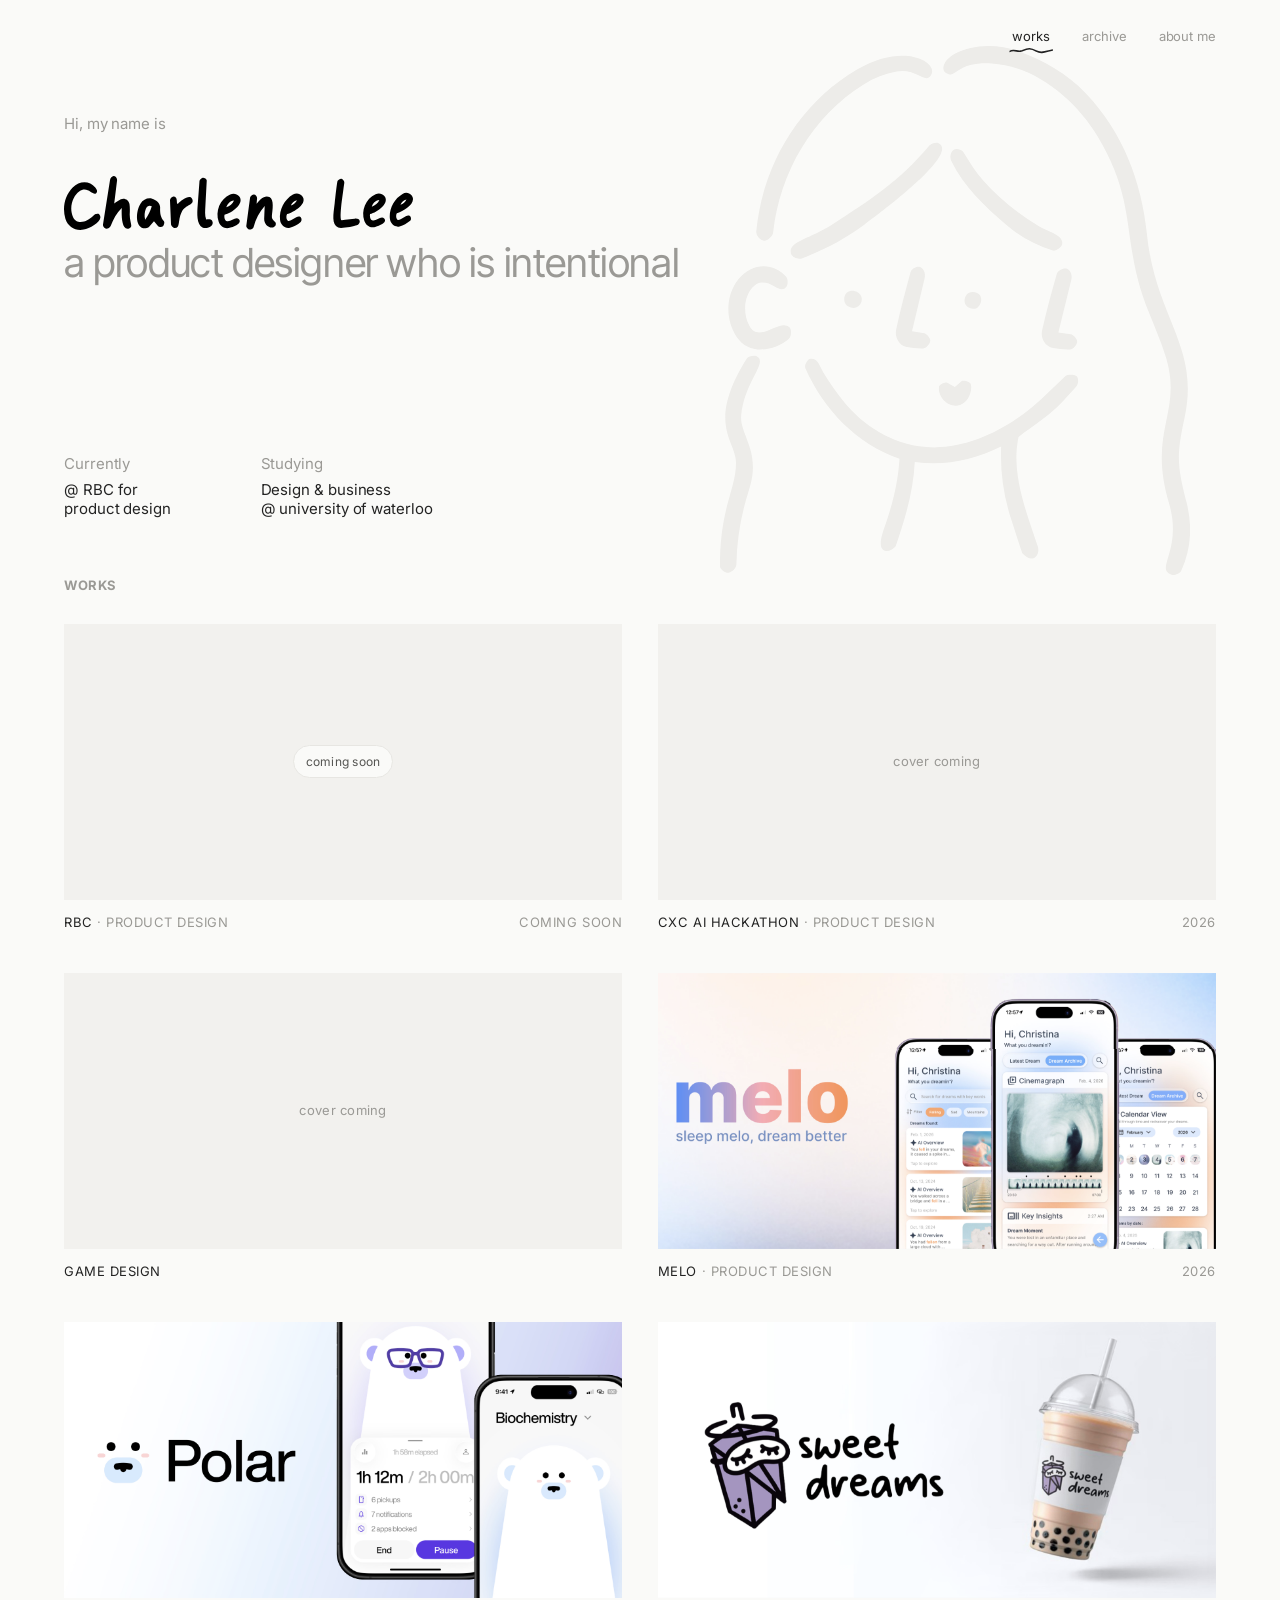
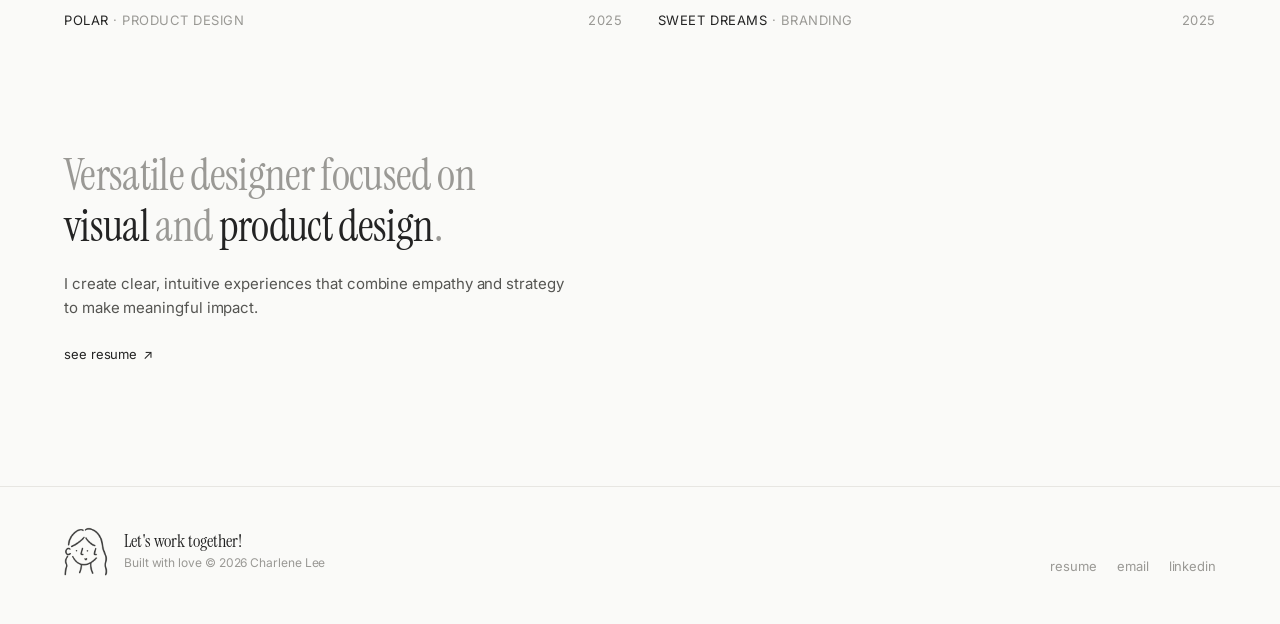
==== index.html @ 6fe656d7 "Minimal portfolio rebuild: works, archive, about Static HTML/CSS/JS version of charlenelee.ca, moved" ====
<!doctype html>
<html lang="en">
<head>
  <meta charset="utf-8">
  <meta name="viewport" content="width=device-width, initial-scale=1">
  <title>Charlene Lee — Product Designer</title>
  <meta name="description" content="Charlene Lee is a product designer studying design and business at the University of Waterloo.">
  <link rel="icon" href="assets/img/doodle.png">
  <link rel="preconnect" href="https://fonts.googleapis.com">
  <link rel="preconnect" href="https://fonts.gstatic.com" crossorigin>
  <link href="https://fonts.googleapis.com/css2?family=Inter:wght@400;500&family=Inter+Tight:wght@400&family=Instrument+Serif&display=swap" rel="stylesheet">
  <link rel="stylesheet" href="assets/css/style.css">
  <script>document.documentElement.classList.add("js")</script>
</head>
<body data-page="works">
  <header class="site-header" data-header>
    <div class="wrap header-inner">
      <a class="logo" href="index.html" aria-label="Charlene Lee — home" data-logo>
        <!-- "Charlene Lee" lettering from Figma (node 31:1104). Each letter is its own <path>;
             on scroll the C, l and L slide together and two dots appear to spell c·l·l. -->
        <svg class="lettering" viewBox="0 0 350 54" aria-hidden="true">
          <path class="keep" data-to="0" d="M28.5276 40.5411C30.6489 38.403 31.2615 38.2589 31.5625 38.0939C31.8635 37.9289 34.2863 37.1633 35.1577 38.1392C40.7409 44.3922 26.3674 52.0877 19.6841 53.6141C11.7245 55.432 3.80516 50.6655 1.39008 42.7105C-1.93224 31.7671 0.775562 19.2644 8.71154 11.4044C15.3412 4.83825 25.351 4.29446 31.2941 11.444C32.885 13.3578 33.9386 15.6694 32.1696 17.2924C28.8043 20.3799 23.8725 9.31966 15.1739 15.457C9.10405 19.7397 4.57595 31.112 9.10405 41.1529C12.139 47.8828 19.5295 46.1513 23.0647 44.212C24.7433 43.2911 27.1762 41.9032 28.5276 40.5411Z"/>
          <path class="fade" d="M65.7612 37.4747C65.2947 46.2142 69.7945 50.7638 65.1438 52.4785C57.1183 55.424 57.5299 37.1843 57.7494 32.0263C52.5088 37.0183 49.4221 43.1997 46.6783 49.9341C45.9786 51.635 43.8111 52.8934 42.1099 52.7551C40.7792 52.6583 38.6802 50.4319 38.9546 48.7172L46.0198 3.9131C46.3079 2.06009 48.1462 0.068794 49.4907 -0.000348157C51.6582 -0.0971471 53.3456 2.08774 53.0575 4.4524L50.2177 27.532C52.5225 25.9694 54.4843 24.4207 56.8576 23.3282C60.548 21.6135 64.8832 24.1164 65.4731 28.016C65.9395 31.1136 65.9258 34.225 65.7612 37.4609V37.4747Z"/>
          <path class="fade" d="M89.9754 45.3566L85.1601 50.6944C84.09 51.8837 80.6877 52.6304 79.2061 52.2294C70.9886 49.9753 71.8666 34.8885 76.4761 27.7392C79.1101 23.6598 83.5824 21.5303 88.1371 22.678C91.7314 23.5907 96.2997 26.9787 96.1351 31.5144C95.9431 36.7968 96.4507 41.2911 99.9764 45.3705C100.841 46.3799 99.9764 49.5328 98.9475 50.321C97.85 51.1507 94.9827 51.0954 93.9538 49.9062L89.9754 45.3566ZM81.1816 43.7525C84.5427 39.1892 86.2713 35.096 87.7804 30.339C85.3659 28.9838 82.869 30.3251 81.895 32.8696C80.5917 36.2852 80.1527 40.005 81.1816 43.7525Z"/>
          <path class="fade" d="M128.319 23.328C130.665 29.371 121.501 28.2647 117.591 36.2991C113.475 44.7621 116.589 52.1188 110.773 52.0082C109.428 51.9805 107.082 49.8233 107.014 48.15L105.985 24.3098C105.916 22.7334 108.043 20.5347 109.332 20.5208C114.614 20.4932 111.76 27.8637 113.818 27.9743C117.097 24.6555 126.055 17.5339 128.305 23.3142L128.319 23.328Z"/>
          <path class="keep" data-to="-51" d="M146.208 50.7224C143.917 52.0223 140.625 52.4371 138.443 51.4276C132.462 48.6758 133.121 36.9078 133.573 30.8233L135.494 5.08858C135.576 3.95465 137.62 2.11546 138.69 1.79741C139.884 1.43787 142.833 2.98666 142.751 4.39716L141.434 29.2054C141.187 33.9485 140.597 39.4384 142.202 43.5731C144.685 43.0753 147.155 43.2274 148.005 44.5134C149.487 46.726 148.705 49.2981 146.208 50.7224Z"/>
          <path class="fade" d="M162.671 45.1219C166.622 46.5739 171.78 39.8671 174.935 43.3519C178.722 47.5419 169.091 51.3309 164.825 52.1191C160.311 52.9488 156.223 50.1001 154.7 45.7718C151.01 35.2622 156.031 22.9826 166.142 18.5022C169.489 17.0225 173.028 17.8799 175.086 20.2722C181.164 27.3524 167.843 37.1706 160.531 38.6502C160.05 40.3926 160.448 44.3199 162.671 45.1357V45.1219ZM169.983 24.4622C165.607 25.0569 163.384 27.9746 162.259 31.335C165.689 29.9798 168.844 27.7672 169.983 24.4622Z"/>
          <path class="fade" d="M207.875 40.0748C207.367 45.0807 212.978 45.2881 211.73 48.8835C211.332 50.0036 209.26 51.6492 207.998 51.5939C203.443 51.4279 199.986 47.2241 200.178 42.6469L200.686 30.0354C195.363 36.3273 191.7 43.0064 189.56 51.2067C189.217 52.5204 186.693 53.682 185.499 53.5713C184.306 53.4607 182.111 51.3035 182.289 49.9483L186.089 21.6138C186.295 20.1065 188.559 18.4471 189.848 18.461C191.536 18.4886 193.237 20.5076 193.086 22.3053L192.606 27.7122C195.253 24.1859 200.508 18.5024 205.446 21.0884C210.385 23.6743 208.492 33.9488 207.875 40.0748Z"/>
          <path class="fade" d="M224.104 45.0111C228.096 45.4674 232.897 38.6777 236.478 41.0561C237.713 41.872 238.056 44.8728 236.725 45.9791C233.515 48.6479 229.948 50.8052 225.915 51.704C220.839 52.8518 216.558 48.883 216.037 43.6974C215.008 33.6303 220.304 23.4802 228.974 18.4467C232.321 16.5107 235.943 17.3266 238.124 19.954C244.353 27.3937 229.742 36.3545 223.143 38.083C222.032 39.7148 222.156 43.9325 224.104 44.9834V45.0111ZM232.966 24.1302C229.77 24.9737 227.945 26.9511 226.847 29.5785C229.591 28.4446 231.814 26.6469 232.966 24.1302Z"/>
          <path class="keep" data-to="-129" d="M290.721 42.6977C292.903 42.3833 295.27 43.0116 295.744 44.9225C296.172 46.6511 294.561 48.6809 292.757 49.3117C289.928 50.3012 277.127 53.0343 274.207 51.5519C267.373 48.0837 269.377 38.26 270.628 27.6279C271.646 18.9746 272.015 14.223 273.356 5.61389C273.617 3.94065 276.031 2.5034 277.458 2.70992C278.706 2.89059 280.559 5.10224 280.325 6.73399C279.357 13.5117 278.868 17.3194 277.938 24.1025C277.705 25.8034 275.29 44.6654 277.787 44.292C279.067 44.1006 279.784 43.9866 281.066 43.808C284.825 43.2844 286.964 43.2388 290.721 42.6977Z"/>
          <path class="fade" d="M308.204 44.2782C312.073 45.7025 317.135 39.134 320.208 42.5496C323.912 46.6567 314.488 50.3627 310.303 51.1371C305.872 51.9529 301.88 49.1596 300.385 44.9143C296.777 34.6121 301.688 22.5952 311.593 18.1978C314.872 16.7458 318.342 17.5893 320.345 19.9263C326.299 26.8682 313.239 36.4789 306.092 37.9309C305.611 39.6456 306.009 43.49 308.191 44.292L308.204 44.2782ZM315.352 24.0472C311.058 24.628 308.89 27.4905 307.793 30.7816C311.154 29.4541 314.241 27.283 315.352 24.0472Z"/>
          <path class="fade" d="M333.782 43.8913C337.692 44.3338 342.398 37.6823 345.91 40.0193C347.117 40.8214 347.46 43.753 346.143 44.8454C343.001 47.459 339.503 49.5747 335.552 50.4598C330.586 51.5799 326.388 47.6941 325.867 42.619C324.865 32.7594 330.051 22.8167 338.543 17.8938C341.822 15.9855 345.361 16.8014 347.515 19.3735C353.606 26.661 339.311 35.4421 332.836 37.1292C331.752 38.7333 331.875 42.8541 333.782 43.8913ZM342.466 23.4252C339.338 24.2411 337.555 26.1909 336.471 28.763C339.16 27.6429 341.328 25.8867 342.466 23.4252Z"/>
          <circle class="dot" cx="60" cy="26" r="6.4"/>
          <circle class="dot" cx="119" cy="26" r="6.4"/>
        </svg>
      </a>
      <nav class="nav" aria-label="Main">
        <a href="index.html#works" data-nav="works">works</a>
        <a href="archive.html" data-nav="archive">archive</a>
        <a href="about.html" data-nav="about">about me</a>
      </nav>
    </div>
  </header>

  <main class="page">
    <section class="hero wrap">
      <img class="hero-doodle" src="assets/img/doodle.svg" alt="" aria-hidden="true">

      <p class="hello">Hi, my name is</p>
      <!-- The visible "Charlene Lee" is the header logo, parked over this slot until you scroll. -->
      <h1 class="name-slot" data-name-slot><span class="visually-hidden">Charlene Lee</span></h1>
      <p class="tagline">a product designer who is intentional</p>

      <div class="hero-meta">
        <div>
          <p class="k">Currently</p>
          <p class="v">@ RBC for<br>product design</p>
        </div>
        <div>
          <p class="k">Studying</p>
          <p class="v">Design &amp; business<br>@ university of waterloo</p>
        </div>
      </div>
    </section>

    <section id="works" class="works wrap" aria-labelledby="works-title">
      <h2 id="works-title" class="works-label">Works</h2>

      <div class="work-grid">
        <!-- 1. RBC: not clickable until the case study is ready -->
        <div class="work-card is-soon reveal">
          <div class="thumb is-empty"><span class="soon-badge">coming soon</span></div>
          <div class="caption"><p><span class="name">RBC</span> · Product Design</p><p class="tag">Coming soon</p></div>
        </div>

        <!-- 2. CxC. TODO: add assets/img/cxc.png and link the case study -->
        <a class="work-card reveal" href="#">
          <div class="thumb is-empty">cover coming</div>
          <div class="caption"><p><span class="name">CxC AI Hackathon</span> · Product Design</p><p class="tag">2026</p></div>
        </a>

        <!-- 3. Game design. TODO: add assets/img/game-design.png, a one-liner, the year, and the link -->
        <a class="work-card reveal" href="#">
          <div class="thumb is-empty">cover coming</div>
          <div class="caption"><p><span class="name">Game Design</span></p><p class="tag"></p></div>
        </a>

        <a class="work-card reveal" href="#">
          <div class="thumb"><img src="assets/img/melo.png" alt="melo — sleep melo, dream better. Phone screens of a dream journal app." loading="lazy"></div>
          <div class="caption"><p><span class="name">melo</span> · Product Design</p><p class="tag">2026</p></div>
        </a>

        <a class="work-card reveal" href="#">
          <div class="thumb"><img src="assets/img/polar.png" alt="Polar — a polar bear mascot beside phone screens of a focus timer app." loading="lazy"></div>
          <div class="caption"><p><span class="name">Polar</span> · Product Design</p><p class="tag">2025</p></div>
        </a>

        <a class="work-card reveal" href="#">
          <div class="thumb"><img src="assets/img/sweet-dreams.png" alt="sweet dreams — bubble tea shop logo and branded cup." loading="lazy"></div>
          <div class="caption"><p><span class="name">sweet dreams</span> · Branding</p><p class="tag">2025</p></div>
        </a>
      </div>
    </section>

    <section class="statement section wrap reveal">
      <h2>Versatile designer focused on <em>visual</em> and <em>product design</em>.</h2>
      <p>I create clear, intuitive experiences that combine empathy and strategy to make meaningful impact.</p>
      <!-- TODO: drop your resume PDF at assets/resume.pdf -->
      <a class="arrow-link" href="assets/resume.pdf" target="_blank" rel="noopener">see resume <span aria-hidden="true">↗</span></a>
    </section>
  </main>

  <footer class="site-footer">
    <div class="wrap">
      <div class="footer-hello">
        <img src="assets/img/doodle.png" alt="" width="44">
        <div>
          <h2>Let's work together!</h2>
          <p>Built with love © 2026 Charlene Lee</p>
        </div>
      </div>
      <div class="footer-links">
        <a href="assets/resume.pdf" target="_blank" rel="noopener">resume</a>
        <!-- TODO: your email + LinkedIn URL -->
        <a href="mailto:you@example.com">email</a>
        <a href="https://www.linkedin.com/in/your-handle" target="_blank" rel="noopener">linkedin</a>
      </div>
    </div>
  </footer>

  <script src="assets/js/main.js" defer></script>
</body>
</html>
---- assets/css/style.css ----
/* ==========================================================================
   Charlene Lee — portfolio
   One stylesheet for every page. Edit the tokens in :root to restyle the site.
   ========================================================================== */

:root {
  /* colour */
  --bg: #fafaf8;
  --surface: #f2f1ee;
  --ink: #232323;          /* headings, primary text */
  --ink-2: #555552;        /* body text */
  --muted: #9a9995;        /* captions, labels, meta */
  --line: #e7e6e2;         /* hairlines */
  --accent: #d0613a;       /* the one pop of colour: active nav dot, links on hover */

  /* type */
  --font-sans: "Inter", ui-sans-serif, system-ui, -apple-system, "Segoe UI", sans-serif;
  --font-serif: "Instrument Serif", "Iowan Old Style", Georgia, serif;
  /* Alte Haas Grotesk is a free font that isn't on Google Fonts: put the .ttf files in
     assets/fonts/ (see @font-face below). Until then it falls back to Inter Tight. */
  --font-grotesk: "Alte Haas Grotesk", "Inter Tight", "Helvetica Neue", Arial, sans-serif;

  --fs-xs: 0.75rem;   /* 12 */
  --fs-sm: 0.8125rem; /* 13 */
  --fs-base: 0.9375rem; /* 15 */
  --fs-lg: 1.125rem;  /* 18 */
  --fs-xl: 1.75rem;   /* 28 */
  --fs-display: clamp(2.5rem, 5.4vw, 4rem);

  /* layout */
  --max: 1320px;
  --header-h: 72px;
  --lettering-w: 350px;  /* "Charlene Lee" width in the hero */
  --gutter: clamp(16px, 5vw, 64px);
  --sidebar: 180px;
  --radius: 4px;
}

@font-face {
  font-family: "Alte Haas Grotesk";
  src: url("../fonts/AlteHaasGroteskRegular.ttf") format("truetype");
  font-weight: 400;
  font-display: swap;
}

*,
*::before,
*::after { box-sizing: border-box; }

html { -webkit-text-size-adjust: 100%; scroll-behavior: smooth; }

body {
  margin: 0;
  background: var(--bg);
  color: var(--ink-2);
  font-family: var(--font-sans);
  font-size: var(--fs-base);
  line-height: 1.6;
  letter-spacing: -0.005em;
  -webkit-font-smoothing: antialiased;
}

img, video { display: block; max-width: 100%; height: auto; }
a { color: inherit; text-decoration: none; }
h1, h2, h3, p, ul, ol, figure, dl, dd { margin: 0; }
ul, ol { padding: 0; list-style: none; }

::selection { background: var(--ink); color: var(--bg); }

:focus-visible { outline: 1.5px solid var(--accent); outline-offset: 3px; border-radius: 2px; }

.wrap {
  width: 100%;
  max-width: var(--max);
  margin-inline: auto;
  padding-inline: var(--gutter);
}

/* ---------- header + morphing logo ---------- */

.site-header {
  position: fixed;
  inset: 0 0 auto 0;
  z-index: 20;
  height: var(--header-h);
  transition: background-color 0.3s, box-shadow 0.3s;
}

.site-header.is-stuck {
  background: color-mix(in srgb, var(--bg) 85%, transparent);
  backdrop-filter: blur(12px);
  -webkit-backdrop-filter: blur(12px);
  box-shadow: 0 1px 0 var(--line);
}

.header-inner {
  height: 100%;
  display: flex;
  align-items: center;
  justify-content: flex-end;
}

/* The logo is positioned by main.js: it starts as the big "Charlene Lee" in the hero
   and travels up into the header, turning into c·l·l on the way. */
.logo {
  position: fixed;
  left: 0;
  top: 0;
  width: var(--lettering-w);
  transform-origin: 0 0;
  will-change: transform;
  color: var(--ink);
}
.lettering { display: block; width: 100%; height: auto; overflow: visible; fill: #000; }
.lettering path,
.lettering .dot { transform-box: fill-box; transform-origin: center; }
.lettering .dot { opacity: 0; }

/* before JS runs (or without it) show the compact mark in the header */
html:not(.js) .logo { position: absolute; left: var(--gutter); top: calc((var(--header-h) - 22px) / 2); transform: scale(0.407); }
html:not(.js) .lettering .fade { opacity: 0; }
html:not(.js) .lettering .keep[data-to="-51"] { transform: translateX(-51px); }
html:not(.js) .lettering .keep[data-to="-129"] { transform: translateX(-129px); }
html:not(.js) .lettering .dot { opacity: 1; }

/* nav: a hand-drawn squiggle (same pen as the lettering) underlines the hovered / current link */
.nav { display: flex; gap: clamp(18px, 3vw, 32px); font-size: var(--fs-sm); }
.nav a {
  position: relative;
  color: var(--muted);
  padding-block: 6px;
  transition: color 0.2s;
}
.nav a::after {
  content: "";
  position: absolute;
  left: -3px;
  right: -3px;
  bottom: -2px;
  height: 7px;
  background: url("data:image/svg+xml,%3Csvg xmlns='http://www.w3.org/2000/svg' viewBox='0 0 60 7' preserveAspectRatio='none'%3E%3Cpath d='M1 4.5C8 1.5 12 6 19 3.5S30 1 37 4s13 .5 22-1' fill='none' stroke='%23232323' stroke-width='1.6' stroke-linecap='round'/%3E%3C/svg%3E") center / 100% 100% no-repeat;
  clip-path: inset(0 100% 0 0);
  transition: clip-path 0.45s cubic-bezier(.6,.1,.2,1);
}
.nav a:hover,
.nav a[aria-current="page"] { color: var(--ink); }
.nav a:hover::after,
.nav a[aria-current="page"]::after { clip-path: inset(0 0 0 0); }

.page { padding-top: var(--header-h); }

/* ---------- shared bits ---------- */

.label {
  font-size: var(--fs-xs);
  color: var(--muted);
  letter-spacing: 0.02em;
}

.link {
  color: var(--ink);
  border-bottom: 1px solid var(--line);
  transition: border-color 0.2s, color 0.2s;
}
.link:hover { border-color: var(--accent); }

.arrow-link { color: var(--ink); display: inline-flex; gap: 6px; align-items: center; }
.arrow-link span { transition: transform 0.2s; }
.arrow-link:hover span { transform: translate(2px, -2px); }

.section { padding-block: clamp(64px, 10vw, 120px); }

.section-title {
  font-family: var(--font-serif);
  font-weight: 400;
  font-size: var(--fs-xl);
  color: var(--ink);
  line-height: 1.2;
  letter-spacing: -0.01em;
}

.section-lede { max-width: 52ch; margin-top: 10px; color: var(--muted); }

/* ---------- home: hero ---------- */

.hero {
  position: relative;
  padding-top: clamp(28px, 4vw, 40px);
}

/* the big doodle: decorative, fixed in place behind the hero and the first row of work */
.hero-doodle {
  position: absolute;
  z-index: 0;
  top: clamp(-40px, -2vw, -10px);
  right: calc(var(--gutter) + 2%);
  width: clamp(220px, 37vw, 470px);
  height: auto;
  pointer-events: none;
  user-select: none;
}

.hero > *:not(.hero-doodle) { position: relative; z-index: 1; }

.hello { font-size: var(--fs-base); color: var(--muted); }

/* reserves the space the "Charlene Lee" logo occupies before you scroll */
.name-slot {
  width: min(var(--lettering-w), 100%);
  aspect-ratio: 350 / 54;
  margin-top: clamp(28px, 4vw, 40px);
}

.tagline {
  font-family: var(--font-grotesk);
  font-weight: 400;
  font-size: clamp(1.5rem, 3.2vw, 2.5rem);
  line-height: 1.25;
  letter-spacing: -0.01em;
  color: var(--muted);
  margin-top: 8px;
  max-width: 20ch;
}
@media (min-width: 700px) { .tagline { max-width: none; } }

.hero-meta {
  display: flex;
  flex-wrap: wrap;
  gap: 16px clamp(40px, 7vw, 96px);
  margin-top: clamp(80px, 13vw, 190px);
  font-size: var(--fs-base);
  line-height: 1.3;
}
.hero-meta .k { color: var(--muted); margin-bottom: 6px; }
.hero-meta .v { color: var(--ink); }

/* ---------- home: works grid ---------- */

.works { position: relative; z-index: 1; padding-top: clamp(40px, 5vw, 56px); scroll-margin-top: var(--header-h); }

.works-label,
.work-card .caption {
  font-size: var(--fs-sm);
  text-transform: uppercase;
  letter-spacing: 0.04em;
  color: var(--muted);
}

.work-grid {
  display: grid;
  grid-template-columns: repeat(2, minmax(0, 1fr));
  gap: clamp(28px, 3.4vw, 40px) clamp(20px, 2.8vw, 40px);
  margin-top: 28px;
}

.work-card { display: block; }

.work-card .thumb {
  position: relative;
  overflow: hidden;
  aspect-ratio: 479 / 237;
  background: var(--surface);
}

.work-card .thumb img {
  width: 100%;
  height: 100%;
  object-fit: cover;
  transition: transform 0.7s cubic-bezier(.2,.7,.2,1);
}
a.work-card:hover .thumb img { transform: scale(1.025); }

.work-card .caption {
  display: flex;
  justify-content: space-between;
  gap: 12px;
  margin-top: 12px;
}
.work-card .caption .name { color: var(--ink); transition: color 0.2s; }
.work-card .caption .tag { white-space: nowrap; }

/* empty states for work that doesn't have a cover yet */
.thumb.is-empty {
  display: grid;
  place-items: center;
  color: var(--muted);
  font-size: var(--fs-sm);
  letter-spacing: 0.02em;
}
.work-card.is-soon { cursor: default; }
.soon-badge {
  font-size: var(--fs-xs);
  text-transform: lowercase;
  letter-spacing: 0.02em;
  padding: 6px 12px;
  border: 1px solid var(--line);
  border-radius: 999px;
  background: var(--bg);
  color: var(--ink-2);
}

@media (max-width: 700px) {
  .work-grid { grid-template-columns: 1fr; }
  .hero-doodle { opacity: 0.55; top: 24px; width: 58vw; }
}

/* ---------- home: statement ---------- */

.statement h2 {
  font-family: var(--font-serif);
  font-weight: 400;
  font-size: clamp(1.75rem, 3.6vw, 2.75rem);
  line-height: 1.15;
  letter-spacing: -0.015em;
  color: var(--muted);
  max-width: 22ch;
}
.statement h2 em { font-style: normal; color: var(--ink); }
.statement p { margin-top: 20px; max-width: 56ch; }
.statement .arrow-link { margin-top: 24px; font-size: var(--fs-sm); }

/* ---------- footer ---------- */

.site-footer { border-top: 1px solid var(--line); padding-block: 40px 48px; }

.site-footer .wrap {
  display: flex;
  align-items: end;
  justify-content: space-between;
  gap: 24px;
  flex-wrap: wrap;
}

.footer-hello { display: flex; align-items: center; gap: 16px; }
.footer-hello img { width: 44px; height: auto; }
.footer-hello h2 { font-family: var(--font-serif); font-weight: 400; font-size: var(--fs-lg); color: var(--ink); line-height: 1.2; }
.footer-hello p { font-size: var(--fs-xs); color: var(--muted); }

.footer-links { display: flex; gap: 20px; font-size: var(--fs-sm); }
.footer-links a { color: var(--muted); transition: color 0.2s; }
.footer-links a:hover { color: var(--ink); }

/* ---------- archive: sidebar layout ---------- */

.with-sidebar {
  display: grid;
  grid-template-columns: var(--sidebar) minmax(0, 1fr);
  gap: 48px;
  padding-top: 56px;
}

.index {
  position: sticky;
  top: 96px;
  align-self: start;
  font-size: var(--fs-sm);
}

.index-group + .index-group { margin-top: 24px; }
.index-group h3 { font-size: var(--fs-sm); font-weight: 500; color: var(--ink); margin-bottom: 4px; }
.index a { display: block; color: var(--muted); padding-block: 2px; position: relative; transition: color 0.2s; }
.index a:hover { color: var(--ink); }
.index a.is-active { color: var(--ink); }
.index a.is-active::before {
  content: "";
  position: absolute;
  left: -12px;
  top: 50%;
  width: 4px;
  height: 4px;
  background: var(--accent);
  transform: translateY(-50%);
}

.category-label { margin-bottom: 20px; text-transform: uppercase; letter-spacing: 0.08em; }
.category + .category { margin-top: clamp(96px, 12vw, 160px); }

.project { scroll-margin-top: 96px; }
.project + .project { margin-top: clamp(96px, 12vw, 140px); }

.project h2 {
  font-family: var(--font-serif);
  font-weight: 400;
  font-size: var(--fs-xl);
  color: var(--ink);
  line-height: 1.2;
  padding-bottom: 16px;
  border-bottom: 1px solid var(--line);
}

.project-head {
  display: grid;
  grid-template-columns: minmax(0, 1.15fr) minmax(0, 1fr);
  gap: 32px;
  margin-top: 20px;
}

.project-head > p { font-size: var(--fs-sm); max-width: 48ch; }

.meta {
  display: grid;
  grid-template-columns: repeat(auto-fit, minmax(80px, 1fr));
  gap: 16px;
  font-size: var(--fs-sm);
}
.meta dt { color: var(--muted); font-size: var(--fs-xs); margin-bottom: 4px; }
.meta dd { color: var(--ink); }

.gallery { display: grid; gap: 32px; margin-top: 40px; }
.gallery .row { display: grid; gap: 12px; grid-template-columns: repeat(var(--cols, 1), minmax(0, 1fr)); align-items: start; }

figure img { width: 100%; border-radius: var(--radius); background: var(--surface); }
figcaption { margin-top: 8px; font-size: var(--fs-xs); color: var(--muted); }

/* a stand-in box for images that still need exporting at full resolution */
.placeholder {
  display: grid;
  place-items: center;
  aspect-ratio: var(--ratio, 16 / 9);
  border-radius: var(--radius);
  background: var(--surface);
  color: var(--muted);
  font-size: var(--fs-xs);
  text-align: center;
  padding: 16px;
}

/* video thumbnails */
.video { position: relative; display: block; }
.video::after {
  content: "";
  position: absolute;
  inset: 50% auto auto 50%;
  width: 52px;
  height: 52px;
  border-radius: 50%;
  transform: translate(-50%, -50%);
  background: rgba(20, 20, 20, 0.6) url("data:image/svg+xml,%3Csvg xmlns='http://www.w3.org/2000/svg' viewBox='0 0 24 24'%3E%3Cpath fill='white' d='M9 7v10l8-5z'/%3E%3C/svg%3E") center / 24px no-repeat;
  transition: transform 0.2s;
}
.video:hover::after { transform: translate(-50%, -50%) scale(1.06); }

/* studio pieces */
.studio { display: grid; grid-template-columns: minmax(0, 1fr) minmax(0, 1fr); gap: 40px; margin-top: 40px; align-items: start; }

.rationale { background: var(--surface); border-radius: var(--radius); padding: 28px; font-size: var(--fs-sm); }
.rationale p + p { margin-top: 14px; }
.rationale .source { color: var(--muted); }

.carousel { display: grid; grid-template-columns: auto 1fr auto; align-items: center; gap: 12px; }
.carousel button {
  width: 32px; height: 32px; border-radius: 50%; border: 1px solid var(--line);
  background: var(--bg); color: var(--ink); cursor: pointer; font: inherit;
}
.carousel button:disabled { opacity: 0.3; cursor: default; }
.slide { display: none; max-width: 240px; margin-inline: auto; }
.slide.is-active { display: block; }
.slide .title { display: flex; justify-content: space-between; margin-top: 10px; font-size: var(--fs-sm); color: var(--ink); }
.slide .title em { font-style: italic; }
.slide .detail { font-size: var(--fs-xs); color: var(--muted); }

/* ---------- about ---------- */

.about-intro {
  display: grid;
  grid-template-columns: minmax(0, 1fr) minmax(0, 2fr);
  gap: 40px;
  padding-top: 72px;
  align-items: end;
}

.doodle-wrap { position: relative; width: 120px; margin-bottom: 28px; cursor: default; }
.doodle-wrap .initials {
  position: absolute; left: 100%; top: 40%; margin-left: 10px;
  font-size: var(--fs-xs); color: var(--accent); white-space: nowrap;
  opacity: 0; transform: translateX(-4px); transition: opacity 0.25s, transform 0.25s;
}
.doodle-wrap:hover .initials { opacity: 1; transform: none; }

.about-intro h1 {
  font-family: var(--font-serif);
  font-weight: 400;
  font-size: clamp(2rem, 3.6vw, 2.75rem);
  line-height: 1.1;
  color: var(--ink);
  letter-spacing: -0.015em;
}
.about-intro .lede { margin-top: 14px; color: var(--muted); max-width: 36ch; }

.portraits { display: grid; grid-template-columns: 1fr 1fr; gap: 12px; }

.about-hint { display: flex; justify-content: space-between; margin-top: 28px; padding-bottom: 16px; border-bottom: 1px solid var(--line); font-size: var(--fs-sm); }

.two-col { display: grid; grid-template-columns: 1fr 1fr; gap: 64px; }

.timeline { margin-top: 20px; }
.timeline li {
  display: grid;
  grid-template-columns: minmax(0, 1fr) auto;
  gap: 4px 16px;
  padding-block: 14px;
  border-top: 1px solid var(--line);
  font-size: var(--fs-sm);
}
.timeline li:last-child { border-bottom: 1px solid var(--line); }
.timeline .role { color: var(--ink); }
.timeline .org { color: var(--muted); grid-column: 1; }
.timeline .when { color: var(--muted); grid-column: 2; grid-row: 1; font-variant-numeric: tabular-nums; }

.photo-grid { display: grid; grid-template-columns: repeat(4, minmax(0, 1fr)); gap: 12px; margin-top: 28px; }
.photo-grid img { aspect-ratio: 3 / 4; object-fit: cover; }

.film-strip {
  display: grid;
  grid-auto-flow: column;
  grid-auto-columns: minmax(150px, 1fr);
  gap: 8px;
  margin-top: 28px;
  overflow-x: auto;
  scroll-snap-type: x mandatory;
  padding-bottom: 8px;
}
.film-strip img { aspect-ratio: 3 / 4; object-fit: cover; scroll-snap-align: start; border-radius: var(--radius); }

/* ---------- motion ---------- */

.reveal { opacity: 0; transform: translateY(12px); transition: opacity 0.7s ease, transform 0.7s ease; }
.reveal.is-in { opacity: 1; transform: none; }

@media (prefers-reduced-motion: reduce) {
  html { scroll-behavior: auto; }
  .nav a::after { transition: none; }
  .reveal { opacity: 1; transform: none; transition: none; }
  .caret { animation: none; }
  * { transition: none !important; }
}

/* ---------- responsive ---------- */

@media (max-width: 860px) {
  .with-sidebar { grid-template-columns: 1fr; gap: 0; padding-top: 32px; }
  .index {
    position: static;
    display: flex; gap: 24px; overflow-x: auto;
    padding-bottom: 20px; margin-bottom: 40px;
    border-bottom: 1px solid var(--line);
  }
  .index-group + .index-group { margin-top: 0; }
  .index-group { flex: none; }
  .index a.is-active::before { display: none; }

  .project-head,
  .studio,
  .two-col,
  .about-intro { grid-template-columns: 1fr; }
  .two-col { gap: 64px; }
  .photo-grid { grid-template-columns: repeat(2, minmax(0, 1fr)); }
}

@media (max-width: 560px) {
  .nav { gap: 14px; }
  .gallery .row { grid-template-columns: repeat(min(var(--cols, 1), 2), minmax(0, 1fr)); }
  .portraits { grid-template-columns: 1fr 1fr; }
}

/* the doodle PNGs have a white background — blend it into the page */
.doodle-wrap img,
.footer-hello img { mix-blend-mode: multiply; }

.visually-hidden {
  position: absolute !important;
  width: 1px; height: 1px;
  overflow: hidden;
  clip: rect(0 0 0 0);
  white-space: nowrap;
}
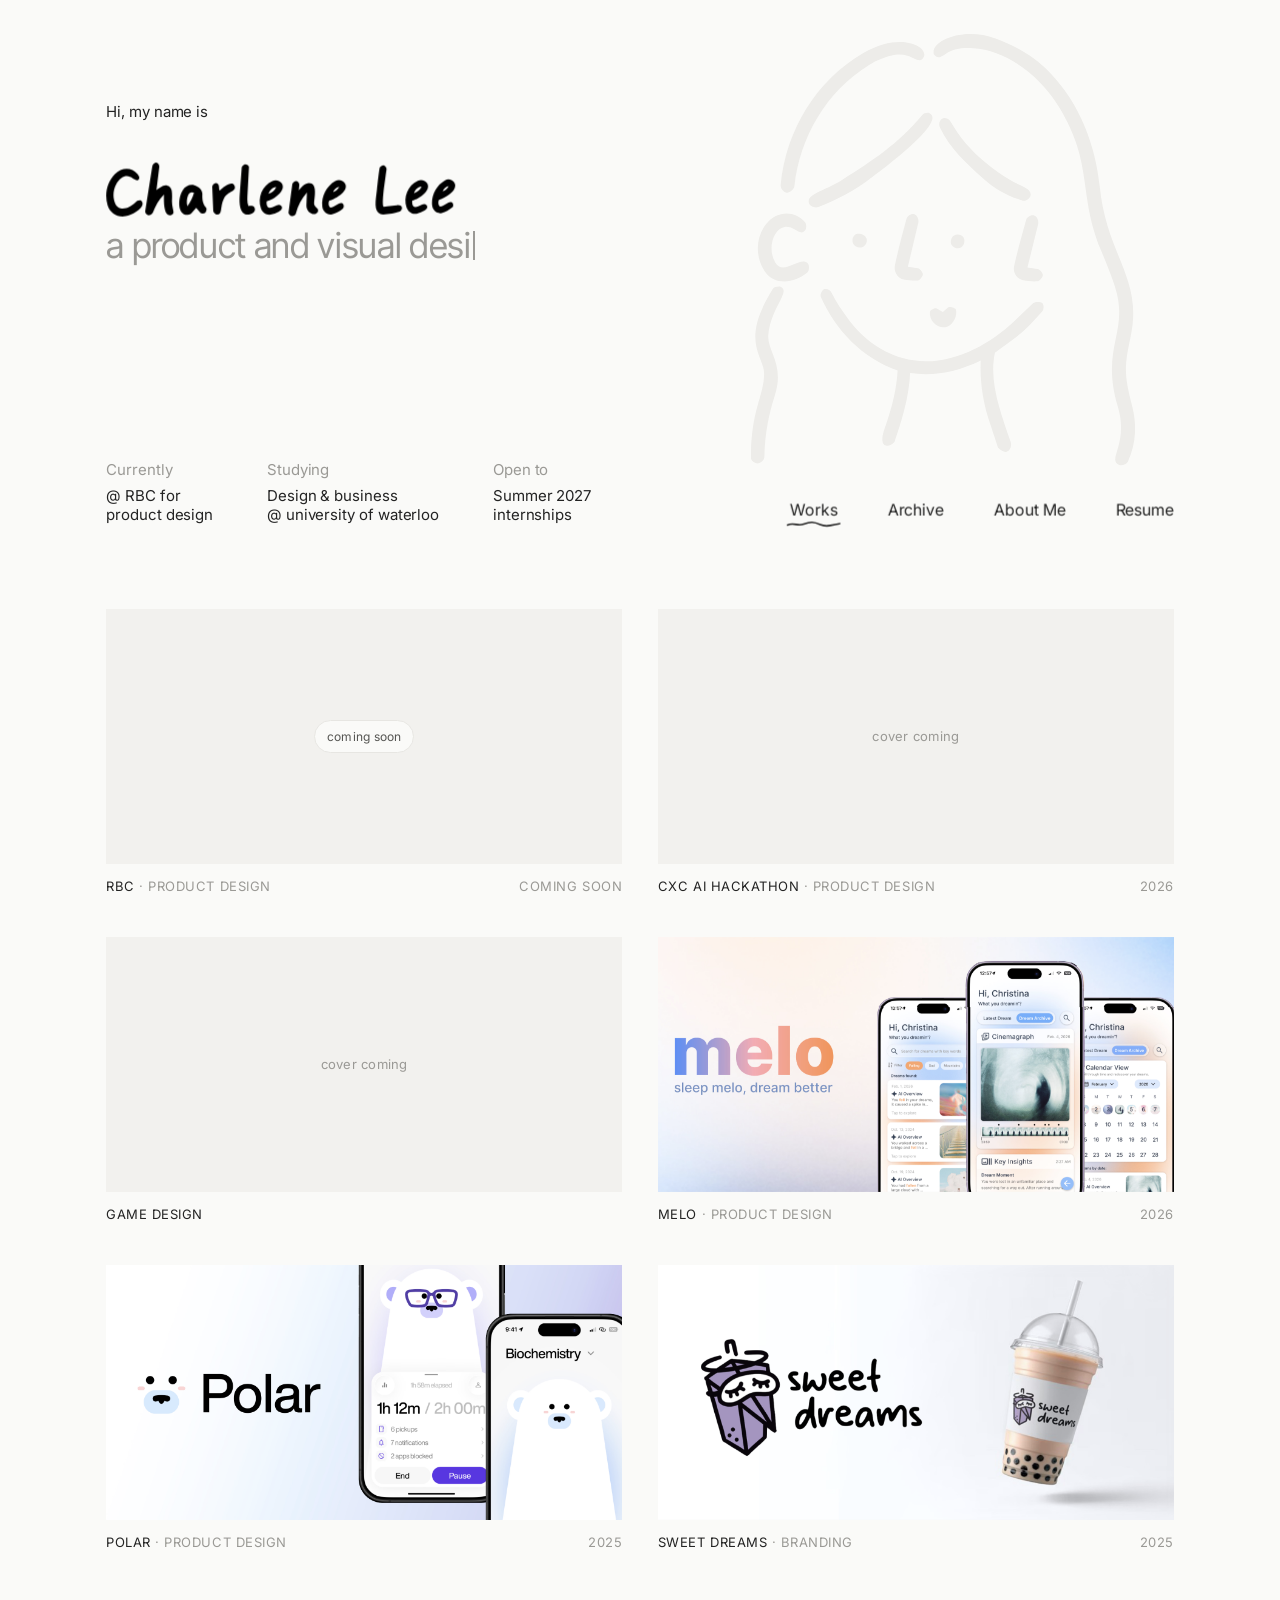
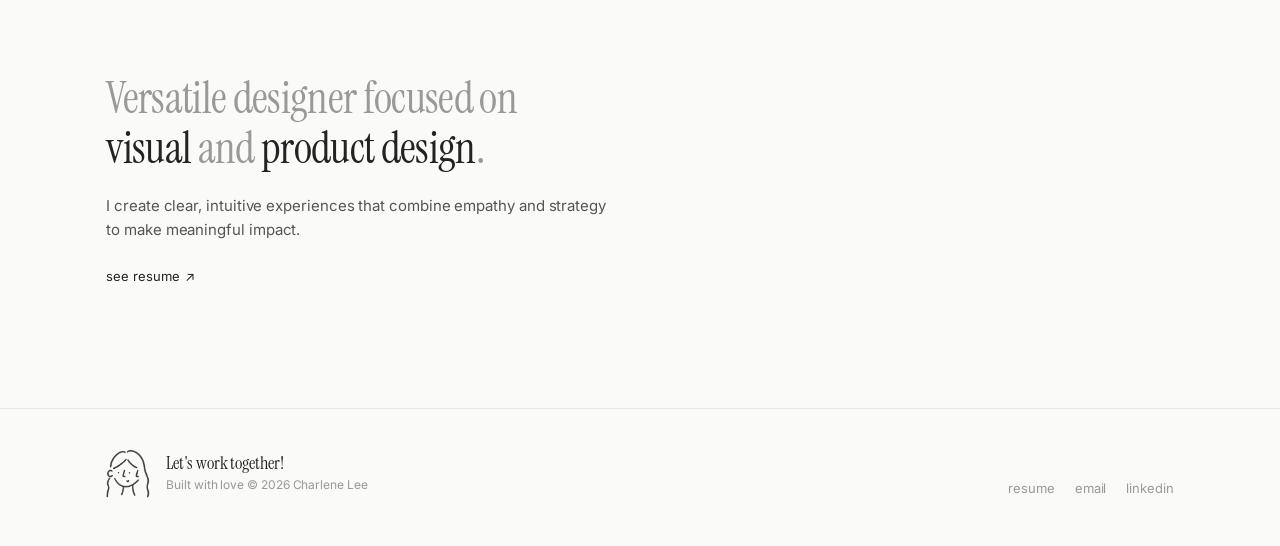
==== commit c925bd55: "Match new Figma hero: typing tagline, docking nav, c·l·l morph - Tagline types through six phrases a" ====
--- a/index.html
+++ b/index.html
@@ -16,28 +16,38 @@
   <header class="site-header" data-header>
     <div class="wrap header-inner">
       <a class="logo" href="index.html" aria-label="Charlene Lee — home" data-logo>
-        <!-- "Charlene Lee" lettering from Figma (node 31:1104). Each letter is its own <path>;
-             on scroll the C, l and L slide together and two dots appear to spell c·l·l. -->
         <svg class="lettering" viewBox="0 0 350 54" aria-hidden="true">
-          <path class="keep" data-to="0" d="M28.5276 40.5411C30.6489 38.403 31.2615 38.2589 31.5625 38.0939C31.8635 37.9289 34.2863 37.1633 35.1577 38.1392C40.7409 44.3922 26.3674 52.0877 19.6841 53.6141C11.7245 55.432 3.80516 50.6655 1.39008 42.7105C-1.93224 31.7671 0.775562 19.2644 8.71154 11.4044C15.3412 4.83825 25.351 4.29446 31.2941 11.444C32.885 13.3578 33.9386 15.6694 32.1696 17.2924C28.8043 20.3799 23.8725 9.31966 15.1739 15.457C9.10405 19.7397 4.57595 31.112 9.10405 41.1529C12.139 47.8828 19.5295 46.1513 23.0647 44.212C24.7433 43.2911 27.1762 41.9032 28.5276 40.5411Z"/>
-          <path class="fade" d="M65.7612 37.4747C65.2947 46.2142 69.7945 50.7638 65.1438 52.4785C57.1183 55.424 57.5299 37.1843 57.7494 32.0263C52.5088 37.0183 49.4221 43.1997 46.6783 49.9341C45.9786 51.635 43.8111 52.8934 42.1099 52.7551C40.7792 52.6583 38.6802 50.4319 38.9546 48.7172L46.0198 3.9131C46.3079 2.06009 48.1462 0.068794 49.4907 -0.000348157C51.6582 -0.0971471 53.3456 2.08774 53.0575 4.4524L50.2177 27.532C52.5225 25.9694 54.4843 24.4207 56.8576 23.3282C60.548 21.6135 64.8832 24.1164 65.4731 28.016C65.9395 31.1136 65.9258 34.225 65.7612 37.4609V37.4747Z"/>
-          <path class="fade" d="M89.9754 45.3566L85.1601 50.6944C84.09 51.8837 80.6877 52.6304 79.2061 52.2294C70.9886 49.9753 71.8666 34.8885 76.4761 27.7392C79.1101 23.6598 83.5824 21.5303 88.1371 22.678C91.7314 23.5907 96.2997 26.9787 96.1351 31.5144C95.9431 36.7968 96.4507 41.2911 99.9764 45.3705C100.841 46.3799 99.9764 49.5328 98.9475 50.321C97.85 51.1507 94.9827 51.0954 93.9538 49.9062L89.9754 45.3566ZM81.1816 43.7525C84.5427 39.1892 86.2713 35.096 87.7804 30.339C85.3659 28.9838 82.869 30.3251 81.895 32.8696C80.5917 36.2852 80.1527 40.005 81.1816 43.7525Z"/>
-          <path class="fade" d="M128.319 23.328C130.665 29.371 121.501 28.2647 117.591 36.2991C113.475 44.7621 116.589 52.1188 110.773 52.0082C109.428 51.9805 107.082 49.8233 107.014 48.15L105.985 24.3098C105.916 22.7334 108.043 20.5347 109.332 20.5208C114.614 20.4932 111.76 27.8637 113.818 27.9743C117.097 24.6555 126.055 17.5339 128.305 23.3142L128.319 23.328Z"/>
-          <path class="keep" data-to="-51" d="M146.208 50.7224C143.917 52.0223 140.625 52.4371 138.443 51.4276C132.462 48.6758 133.121 36.9078 133.573 30.8233L135.494 5.08858C135.576 3.95465 137.62 2.11546 138.69 1.79741C139.884 1.43787 142.833 2.98666 142.751 4.39716L141.434 29.2054C141.187 33.9485 140.597 39.4384 142.202 43.5731C144.685 43.0753 147.155 43.2274 148.005 44.5134C149.487 46.726 148.705 49.2981 146.208 50.7224Z"/>
-          <path class="fade" d="M162.671 45.1219C166.622 46.5739 171.78 39.8671 174.935 43.3519C178.722 47.5419 169.091 51.3309 164.825 52.1191C160.311 52.9488 156.223 50.1001 154.7 45.7718C151.01 35.2622 156.031 22.9826 166.142 18.5022C169.489 17.0225 173.028 17.8799 175.086 20.2722C181.164 27.3524 167.843 37.1706 160.531 38.6502C160.05 40.3926 160.448 44.3199 162.671 45.1357V45.1219ZM169.983 24.4622C165.607 25.0569 163.384 27.9746 162.259 31.335C165.689 29.9798 168.844 27.7672 169.983 24.4622Z"/>
-          <path class="fade" d="M207.875 40.0748C207.367 45.0807 212.978 45.2881 211.73 48.8835C211.332 50.0036 209.26 51.6492 207.998 51.5939C203.443 51.4279 199.986 47.2241 200.178 42.6469L200.686 30.0354C195.363 36.3273 191.7 43.0064 189.56 51.2067C189.217 52.5204 186.693 53.682 185.499 53.5713C184.306 53.4607 182.111 51.3035 182.289 49.9483L186.089 21.6138C186.295 20.1065 188.559 18.4471 189.848 18.461C191.536 18.4886 193.237 20.5076 193.086 22.3053L192.606 27.7122C195.253 24.1859 200.508 18.5024 205.446 21.0884C210.385 23.6743 208.492 33.9488 207.875 40.0748Z"/>
-          <path class="fade" d="M224.104 45.0111C228.096 45.4674 232.897 38.6777 236.478 41.0561C237.713 41.872 238.056 44.8728 236.725 45.9791C233.515 48.6479 229.948 50.8052 225.915 51.704C220.839 52.8518 216.558 48.883 216.037 43.6974C215.008 33.6303 220.304 23.4802 228.974 18.4467C232.321 16.5107 235.943 17.3266 238.124 19.954C244.353 27.3937 229.742 36.3545 223.143 38.083C222.032 39.7148 222.156 43.9325 224.104 44.9834V45.0111ZM232.966 24.1302C229.77 24.9737 227.945 26.9511 226.847 29.5785C229.591 28.4446 231.814 26.6469 232.966 24.1302Z"/>
-          <path class="keep" data-to="-129" d="M290.721 42.6977C292.903 42.3833 295.27 43.0116 295.744 44.9225C296.172 46.6511 294.561 48.6809 292.757 49.3117C289.928 50.3012 277.127 53.0343 274.207 51.5519C267.373 48.0837 269.377 38.26 270.628 27.6279C271.646 18.9746 272.015 14.223 273.356 5.61389C273.617 3.94065 276.031 2.5034 277.458 2.70992C278.706 2.89059 280.559 5.10224 280.325 6.73399C279.357 13.5117 278.868 17.3194 277.938 24.1025C277.705 25.8034 275.29 44.6654 277.787 44.292C279.067 44.1006 279.784 43.9866 281.066 43.808C284.825 43.2844 286.964 43.2388 290.721 42.6977Z"/>
-          <path class="fade" d="M308.204 44.2782C312.073 45.7025 317.135 39.134 320.208 42.5496C323.912 46.6567 314.488 50.3627 310.303 51.1371C305.872 51.9529 301.88 49.1596 300.385 44.9143C296.777 34.6121 301.688 22.5952 311.593 18.1978C314.872 16.7458 318.342 17.5893 320.345 19.9263C326.299 26.8682 313.239 36.4789 306.092 37.9309C305.611 39.6456 306.009 43.49 308.191 44.292L308.204 44.2782ZM315.352 24.0472C311.058 24.628 308.89 27.4905 307.793 30.7816C311.154 29.4541 314.241 27.283 315.352 24.0472Z"/>
-          <path class="fade" d="M333.782 43.8913C337.692 44.3338 342.398 37.6823 345.91 40.0193C347.117 40.8214 347.46 43.753 346.143 44.8454C343.001 47.459 339.503 49.5747 335.552 50.4598C330.586 51.5799 326.388 47.6941 325.867 42.619C324.865 32.7594 330.051 22.8167 338.543 17.8938C341.822 15.9855 345.361 16.8014 347.515 19.3735C353.606 26.661 339.311 35.4421 332.836 37.1292C331.752 38.7333 331.875 42.8541 333.782 43.8913ZM342.466 23.4252C339.338 24.2411 337.555 26.1909 336.471 28.763C339.16 27.6429 341.328 25.8867 342.466 23.4252Z"/>
-          <circle class="dot" cx="60" cy="26" r="6.4"/>
-          <circle class="dot" cx="119" cy="26" r="6.4"/>
+          <!-- "Charlene Lee" lettering (Figma 31:1104). Each letter sits in its own <g class="ltr"> for the hover wiggle. -->
+          <g class="word">
+            <g class="ltr"><path class="keep" data-to="0" d="M28.5276 40.5411C30.6489 38.403 31.2615 38.2589 31.5625 38.0939C31.8635 37.9289 34.2863 37.1633 35.1577 38.1392C40.7409 44.3922 26.3674 52.0877 19.6841 53.6141C11.7245 55.432 3.80516 50.6655 1.39008 42.7105C-1.93224 31.7671 0.775562 19.2644 8.71154 11.4044C15.3412 4.83825 25.351 4.29446 31.2941 11.444C32.885 13.3578 33.9386 15.6694 32.1696 17.2924C28.8043 20.3799 23.8725 9.31966 15.1739 15.457C9.10405 19.7397 4.57595 31.112 9.10405 41.1529C12.139 47.8828 19.5295 46.1513 23.0647 44.212C24.7433 43.2911 27.1762 41.9032 28.5276 40.5411Z"/></g>
+            <g class="ltr"><path class="fade" d="M65.7612 37.4747C65.2947 46.2142 69.7945 50.7638 65.1438 52.4785C57.1183 55.424 57.5299 37.1843 57.7494 32.0263C52.5088 37.0183 49.4221 43.1997 46.6783 49.9341C45.9786 51.635 43.8111 52.8934 42.1099 52.7551C40.7792 52.6583 38.6802 50.4319 38.9546 48.7172L46.0198 3.9131C46.3079 2.06009 48.1462 0.068794 49.4907 -0.000348157C51.6582 -0.0971471 53.3456 2.08774 53.0575 4.4524L50.2177 27.532C52.5225 25.9694 54.4843 24.4207 56.8576 23.3282C60.548 21.6135 64.8832 24.1164 65.4731 28.016C65.9395 31.1136 65.9258 34.225 65.7612 37.4609V37.4747Z"/></g>
+            <g class="ltr"><path class="fade" d="M89.9754 45.3566L85.1601 50.6944C84.09 51.8837 80.6877 52.6304 79.2061 52.2294C70.9886 49.9753 71.8666 34.8885 76.4761 27.7392C79.1101 23.6598 83.5824 21.5303 88.1371 22.678C91.7314 23.5907 96.2997 26.9787 96.1351 31.5144C95.9431 36.7968 96.4507 41.2911 99.9764 45.3705C100.841 46.3799 99.9764 49.5328 98.9475 50.321C97.85 51.1507 94.9827 51.0954 93.9538 49.9062L89.9754 45.3566ZM81.1816 43.7525C84.5427 39.1892 86.2713 35.096 87.7804 30.339C85.3659 28.9838 82.869 30.3251 81.895 32.8696C80.5917 36.2852 80.1527 40.005 81.1816 43.7525Z"/></g>
+            <g class="ltr"><path class="fade" d="M128.319 23.328C130.665 29.371 121.501 28.2647 117.591 36.2991C113.475 44.7621 116.589 52.1188 110.773 52.0082C109.428 51.9805 107.082 49.8233 107.014 48.15L105.985 24.3098C105.916 22.7334 108.043 20.5347 109.332 20.5208C114.614 20.4932 111.76 27.8637 113.818 27.9743C117.097 24.6555 126.055 17.5339 128.305 23.3142L128.319 23.328Z"/></g>
+            <g class="ltr"><path class="fade" d="M146.208 50.7224C143.917 52.0223 140.625 52.4371 138.443 51.4276C132.462 48.6758 133.121 36.9078 133.573 30.8233L135.494 5.08858C135.576 3.95465 137.62 2.11546 138.69 1.79741C139.884 1.43787 142.833 2.98666 142.751 4.39716L141.434 29.2054C141.187 33.9485 140.597 39.4384 142.202 43.5731C144.685 43.0753 147.155 43.2274 148.005 44.5134C149.487 46.726 148.705 49.2981 146.208 50.7224Z"/></g>
+            <g class="ltr"><path class="fade" d="M162.671 45.1219C166.622 46.5739 171.78 39.8671 174.935 43.3519C178.722 47.5419 169.091 51.3309 164.825 52.1191C160.311 52.9488 156.223 50.1001 154.7 45.7718C151.01 35.2622 156.031 22.9826 166.142 18.5022C169.489 17.0225 173.028 17.8799 175.086 20.2722C181.164 27.3524 167.843 37.1706 160.531 38.6502C160.05 40.3926 160.448 44.3199 162.671 45.1357V45.1219ZM169.983 24.4622C165.607 25.0569 163.384 27.9746 162.259 31.335C165.689 29.9798 168.844 27.7672 169.983 24.4622Z"/></g>
+            <g class="ltr"><path class="fade" d="M207.875 40.0748C207.367 45.0807 212.978 45.2881 211.73 48.8835C211.332 50.0036 209.26 51.6492 207.998 51.5939C203.443 51.4279 199.986 47.2241 200.178 42.6469L200.686 30.0354C195.363 36.3273 191.7 43.0064 189.56 51.2067C189.217 52.5204 186.693 53.682 185.499 53.5713C184.306 53.4607 182.111 51.3035 182.289 49.9483L186.089 21.6138C186.295 20.1065 188.559 18.4471 189.848 18.461C191.536 18.4886 193.237 20.5076 193.086 22.3053L192.606 27.7122C195.253 24.1859 200.508 18.5024 205.446 21.0884C210.385 23.6743 208.492 33.9488 207.875 40.0748Z"/></g>
+            <g class="ltr"><path class="fade" d="M224.104 45.0111C228.096 45.4674 232.897 38.6777 236.478 41.0561C237.713 41.872 238.056 44.8728 236.725 45.9791C233.515 48.6479 229.948 50.8052 225.915 51.704C220.839 52.8518 216.558 48.883 216.037 43.6974C215.008 33.6303 220.304 23.4802 228.974 18.4467C232.321 16.5107 235.943 17.3266 238.124 19.954C244.353 27.3937 229.742 36.3545 223.143 38.083C222.032 39.7148 222.156 43.9325 224.104 44.9834V45.0111ZM232.966 24.1302C229.77 24.9737 227.945 26.9511 226.847 29.5785C229.591 28.4446 231.814 26.6469 232.966 24.1302Z"/></g>
+            <g class="ltr"><path class="keep" data-to="-90" d="M290.721 42.6977C292.903 42.3833 295.27 43.0116 295.744 44.9225C296.172 46.6511 294.561 48.6809 292.757 49.3117C289.928 50.3012 277.127 53.0343 274.207 51.5519C267.373 48.0837 269.377 38.26 270.628 27.6279C271.646 18.9746 272.015 14.223 273.356 5.61389C273.617 3.94065 276.031 2.5034 277.458 2.70992C278.706 2.89059 280.559 5.10224 280.325 6.73399C279.357 13.5117 278.868 17.3194 277.938 24.1025C277.705 25.8034 275.29 44.6654 277.787 44.292C279.067 44.1006 279.784 43.9866 281.066 43.808C284.825 43.2844 286.964 43.2388 290.721 42.6977Z"/></g>
+            <g class="ltr"><path class="fade" d="M308.204 44.2782C312.073 45.7025 317.135 39.134 320.208 42.5496C323.912 46.6567 314.488 50.3627 310.303 51.1371C305.872 51.9529 301.88 49.1596 300.385 44.9143C296.777 34.6121 301.688 22.5952 311.593 18.1978C314.872 16.7458 318.342 17.5893 320.345 19.9263C326.299 26.8682 313.239 36.4789 306.092 37.9309C305.611 39.6456 306.009 43.49 308.191 44.292L308.204 44.2782ZM315.352 24.0472C311.058 24.628 308.89 27.4905 307.793 30.7816C311.154 29.4541 314.241 27.283 315.352 24.0472Z"/></g>
+            <g class="ltr"><path class="fade" d="M333.782 43.8913C337.692 44.3338 342.398 37.6823 345.91 40.0193C347.117 40.8214 347.46 43.753 346.143 44.8454C343.001 47.459 339.503 49.5747 335.552 50.4598C330.586 51.5799 326.388 47.6941 325.867 42.619C324.865 32.7594 330.051 22.8167 338.543 17.8938C341.822 15.9855 345.361 16.8014 347.515 19.3735C353.606 26.661 339.311 35.4421 332.836 37.1292C331.752 38.7333 331.875 42.8541 333.782 43.8913ZM342.466 23.4252C339.338 24.2411 337.555 26.1909 336.471 28.763C339.16 27.6429 341.328 25.8867 342.466 23.4252Z"/></g>
+          </g>
+          <!-- the c·l·l mark (Figma 31:1073), scaled so its c lines up with the C above.
+               .end = the c and right l the C and L turn into; .mid = middle l + dots, which just fade in. -->
+          <g class="mark" transform="translate(0.4 5.6) scale(1.89)">
+            <path class="end" d="M6.46277 18.3851C9.43642 23.8249 15.8357 15.7326 18.7142 18.8569C19.3407 19.5349 19.2852 21.5531 18.4129 22.2628C13.8652 25.9541 6.32796 27.2268 2.54944 21.6561C-1.04273 16.3591 -0.84449 9.04388 3.17986 4.17898C7.08129 -0.539216 13.6709 -0.995177 17.723 3.65165C18.2067 4.20674 18.2028 5.9156 17.7666 6.4905C15.8516 9.02802 13.7502 4.92834 10.0748 5.30897C6.39933 5.6896 3.21157 12.4418 6.46277 18.3851Z"/>
+            <path class="mid" d="M34.357 7.54113C35.7288 7.2279 37.2077 7.90193 37.7945 9.17465C38.3258 10.3324 37.6003 12.0016 36.3394 12.5567C35.0786 13.1118 33.3539 12.3624 32.8702 11.3989C32.1644 9.99935 32.6521 7.92968 34.361 7.54113H34.357Z"/>
+            <path class="mid" d="M59.9528 25.2602C58.0695 25.3197 56.5311 25.2047 54.8262 24.8518C52.5186 24.3721 51.008 21.8544 51.5155 19.4636C52.8081 13.3973 54.2949 7.77114 55.9245 1.75643C56.2575 0.531286 57.9505 -0.245829 58.8624 0.0713613C60.0955 0.499567 60.603 2.19257 60.2977 3.47322L56.4082 19.9829L60.1629 20.5499C60.9004 20.6609 61.9828 22.0328 62.0343 22.7663C62.0938 23.6029 60.8528 25.2324 59.9488 25.2602H59.9528Z"/>
+            <path class="mid" d="M76.7943 8.12806C77.9877 7.45404 79.7323 7.87035 80.3587 8.93293C80.9852 9.99552 80.7275 11.7639 79.5102 12.6441C78.5032 13.3736 76.7586 13.0326 75.9419 11.8511C75.248 10.844 75.5057 8.8576 76.7943 8.12806Z"/>
+            <path class="end" d="M104.911 25.2602C103.019 25.3197 101.489 25.2007 99.7801 24.8478C97.4725 24.3721 95.9619 21.8464 96.4694 19.4596C97.7619 13.3933 99.2488 7.76718 100.878 1.75247C101.211 0.527323 102.904 -0.249792 103.816 0.0673978C105.049 0.495604 105.557 2.1886 105.252 3.46926L101.358 19.979L105.041 20.5341C105.898 20.6649 106.945 22.0249 106.992 22.7623C107.048 23.5989 105.803 25.2285 104.907 25.2562L104.911 25.2602Z"/>
+          </g>
         </svg>
       </a>
-      <nav class="nav" aria-label="Main">
-        <a href="index.html#works" data-nav="works">works</a>
-        <a href="archive.html" data-nav="archive">archive</a>
-        <a href="about.html" data-nav="about">about me</a>
+      <nav class="nav" aria-label="Main" data-nav-bar>
+        <a href="index.html#works" data-nav="works">Works</a>
+        <a href="archive.html" data-nav="archive">Archive</a>
+        <a href="about.html" data-nav="about">About Me</a>
+        <!-- TODO: drop your resume PDF at assets/resume.pdf -->
+        <a href="assets/resume.pdf" target="_blank" rel="noopener">Resume</a>
       </nav>
     </div>
   </header>
@@ -49,22 +59,36 @@
       <p class="hello">Hi, my name is</p>
       <!-- The visible "Charlene Lee" is the header logo, parked over this slot until you scroll. -->
       <h1 class="name-slot" data-name-slot><span class="visually-hidden">Charlene Lee</span></h1>
-      <p class="tagline">a product designer who is intentional</p>
 
-      <div class="hero-meta">
-        <div>
-          <p class="k">Currently</p>
-          <p class="v">@ RBC for<br>product design</p>
+      <!-- Typing tagline. Edit the lines in data-phrases (separate them with | ). -->
+      <p class="tagline" data-typer
+         data-phrases="a product and visual designer|a sun &amp; rain lover|a visual learner|a hands-on creator|a nature lover|a multidisciplinary designer">
+        <span class="visually-hidden">a product and visual designer</span>
+        <span class="typed" aria-hidden="true">a product and visual designer</span><span class="caret" aria-hidden="true"></span>
+      </p>
+
+      <div class="hero-bottom">
+        <div class="hero-meta">
+          <div>
+            <p class="k">Currently</p>
+            <p class="v">@ RBC for<br>product design</p>
+          </div>
+          <div>
+            <p class="k">Studying</p>
+            <p class="v">Design &amp; business<br>@ university of waterloo</p>
+          </div>
+          <div>
+            <p class="k">Open to</p>
+            <p class="v">Summer 2027<br>internships</p>
+          </div>
         </div>
-        <div>
-          <p class="k">Studying</p>
-          <p class="v">Design &amp; business<br>@ university of waterloo</p>
-        </div>
+        <!-- The nav bar sits here until you scroll, then docks at the top beside c·l·l. -->
+        <div class="nav-slot" data-nav-slot aria-hidden="true"></div>
       </div>
     </section>
 
     <section id="works" class="works wrap" aria-labelledby="works-title">
-      <h2 id="works-title" class="works-label">Works</h2>
+      <h2 id="works-title" class="visually-hidden">Works</h2>
 
       <div class="work-grid">
         <!-- 1. RBC: not clickable until the case study is ready -->
--- a/assets/css/style.css
+++ b/assets/css/style.css
@@ -28,10 +28,11 @@
   --fs-display: clamp(2.5rem, 5.4vw, 4rem);
 
   /* layout */
-  --max: 1320px;
+  --max: 1440px;
   --header-h: 72px;
+  --nav-gap: 50px;       /* space between nav links in the hero (Figma) */
   --lettering-w: 350px;  /* "Charlene Lee" width in the hero */
-  --gutter: clamp(16px, 5vw, 64px);
+  --gutter: clamp(16px, 8.3vw, 120px);
   --sidebar: 180px;
   --radius: 4px;
 }
@@ -76,76 +77,89 @@
   padding-inline: var(--gutter);
 }
 
-/* ---------- header + morphing logo ---------- */
+/* ---------- header: morphing logo + docking nav ---------- */
 
 .site-header {
   position: fixed;
   inset: 0 0 auto 0;
   z-index: 20;
   height: var(--header-h);
-  transition: background-color 0.3s, box-shadow 0.3s;
-}
-
-.site-header.is-stuck {
-  background: color-mix(in srgb, var(--bg) 85%, transparent);
+  pointer-events: none;            /* only the logo + links take clicks */
+}
+
+/* the frosted bar fades in once the logo has docked */
+.site-header::before {
+  content: "";
+  position: absolute;
+  inset: 0;
+  background: color-mix(in srgb, var(--bg) 86%, transparent);
   backdrop-filter: blur(12px);
   -webkit-backdrop-filter: blur(12px);
   box-shadow: 0 1px 0 var(--line);
-}
-
-.header-inner {
-  height: 100%;
-  display: flex;
-  align-items: center;
-  justify-content: flex-end;
-}
-
-/* The logo is positioned by main.js: it starts as the big "Charlene Lee" in the hero
-   and travels up into the header, turning into c·l·l on the way. */
-.logo {
+  opacity: var(--bar, 0);
+}
+
+.header-inner { position: relative; height: 100%; }
+
+/* Logo and nav are positioned by main.js. They start in the hero (over .name-slot and
+   .nav-slot), ride up with the page, and dock into the bar when they reach the top. */
+.logo,
+.nav {
   position: fixed;
   left: 0;
   top: 0;
-  width: var(--lettering-w);
   transform-origin: 0 0;
   will-change: transform;
-  color: var(--ink);
-}
+  pointer-events: auto;
+}
+
+.logo { width: var(--lettering-w); color: var(--ink); }
 .lettering { display: block; width: 100%; height: auto; overflow: visible; fill: #000; }
-.lettering path,
-.lettering .dot { transform-box: fill-box; transform-origin: center; }
-.lettering .dot { opacity: 0; }
-
-/* before JS runs (or without it) show the compact mark in the header */
-html:not(.js) .logo { position: absolute; left: var(--gutter); top: calc((var(--header-h) - 22px) / 2); transform: scale(0.407); }
-html:not(.js) .lettering .fade { opacity: 0; }
-html:not(.js) .lettering .keep[data-to="-51"] { transform: translateX(-51px); }
-html:not(.js) .lettering .keep[data-to="-129"] { transform: translateX(-129px); }
-html:not(.js) .lettering .dot { opacity: 1; }
-
-/* nav: a hand-drawn squiggle (same pen as the lettering) underlines the hovered / current link */
-.nav { display: flex; gap: clamp(18px, 3vw, 32px); font-size: var(--fs-sm); }
-.nav a {
-  position: relative;
-  color: var(--muted);
-  padding-block: 6px;
-  transition: color 0.2s;
-}
+.lettering path { transform-box: fill-box; transform-origin: center; }
+.lettering .mark path { opacity: 0; }
+
+/* hover: each letter of "Charlene Lee" gives a little hop */
+.lettering .ltr {
+  transform-box: fill-box;
+  transform-origin: 50% 100%;
+  transition: transform 0.35s cubic-bezier(.3,1.6,.5,1);
+}
+.lettering .ltr .hit { fill: transparent; }
+.logo:not(.is-docked) .lettering .ltr:hover { transform: translateY(-10%) rotate(-6deg); }
+.logo.is-docked:hover .mark { animation: nod 0.5s ease; }
+@keyframes nod { 40% { transform: translate(0.4px, 3.6px) scale(1.89) rotate(-3deg); } }
+
+/* nav links */
+.nav {
+  display: flex;
+  gap: var(--nav-gap);
+  font-size: 1rem;
+  line-height: 1.3;
+  white-space: nowrap;
+}
+.nav a { position: relative; color: var(--ink); padding-block: 4px; }
+
+/* a hand-drawn squiggle (same pen as the lettering) underlines the hovered / current link */
 .nav a::after {
   content: "";
   position: absolute;
   left: -3px;
   right: -3px;
-  bottom: -2px;
+  bottom: -3px;
   height: 7px;
   background: url("data:image/svg+xml,%3Csvg xmlns='http://www.w3.org/2000/svg' viewBox='0 0 60 7' preserveAspectRatio='none'%3E%3Cpath d='M1 4.5C8 1.5 12 6 19 3.5S30 1 37 4s13 .5 22-1' fill='none' stroke='%23232323' stroke-width='1.6' stroke-linecap='round'/%3E%3C/svg%3E") center / 100% 100% no-repeat;
   clip-path: inset(0 100% 0 0);
   transition: clip-path 0.45s cubic-bezier(.6,.1,.2,1);
 }
-.nav a:hover,
-.nav a[aria-current="page"] { color: var(--ink); }
 .nav a:hover::after,
 .nav a[aria-current="page"]::after { clip-path: inset(0 0 0 0); }
+
+/* before JS runs (or without it): everything already docked */
+html:not(.js) .site-header::before { opacity: 1; }
+html:not(.js) .logo { left: var(--gutter); top: 22px; transform: scale(0.48); }
+html:not(.js) .lettering .word { opacity: 0; }
+html:not(.js) .lettering .mark path { opacity: 1; }
+html:not(.js) .nav { left: auto; right: var(--gutter); top: 24px; font-size: 0.875rem; }
 
 .page { padding-top: var(--header-h); }
 
@@ -185,16 +199,16 @@
 
 .hero {
   position: relative;
-  padding-top: clamp(28px, 4vw, 40px);
-}
-
-/* the big doodle: decorative, fixed in place behind the hero and the first row of work */
+  padding-top: clamp(16px, 2.2vw, 30px);
+}
+
+/* the big doodle: decorative, fixed in place behind the hero */
 .hero-doodle {
   position: absolute;
   z-index: 0;
-  top: clamp(-40px, -2vw, -10px);
-  right: calc(var(--gutter) + 2%);
-  width: clamp(220px, 37vw, 470px);
+  top: clamp(-50px, -3vw, -10px);
+  right: calc(var(--gutter) + 3%);
+  width: clamp(220px, 30vw, 430px);
   height: auto;
   pointer-events: none;
   user-select: none;
@@ -202,37 +216,59 @@
 
 .hero > *:not(.hero-doodle) { position: relative; z-index: 1; }
 
-.hello { font-size: var(--fs-base); color: var(--muted); }
+.hello { font-size: var(--fs-base); color: var(--ink); }
 
 /* reserves the space the "Charlene Lee" logo occupies before you scroll */
 .name-slot {
   width: min(var(--lettering-w), 100%);
   aspect-ratio: 350 / 54;
-  margin-top: clamp(28px, 4vw, 40px);
+  margin-top: clamp(28px, 3vw, 40px);
 }
 
 .tagline {
   font-family: var(--font-grotesk);
   font-weight: 400;
-  font-size: clamp(1.5rem, 3.2vw, 2.5rem);
-  line-height: 1.25;
+  font-size: clamp(1.5rem, 2.9vw, 2.1875rem);  /* 35px in Figma */
+  line-height: 1.3;
   letter-spacing: -0.01em;
   color: var(--muted);
-  margin-top: 8px;
-  max-width: 20ch;
-}
-@media (min-width: 700px) { .tagline { max-width: none; } }
+  margin-top: 6px;
+  min-height: 1.3em;
+}
+
+.caret {
+  display: inline-block;
+  width: 2px;
+  height: 0.85em;
+  margin-left: 3px;
+  background: currentColor;
+  vertical-align: -0.08em;
+  animation: blink 1s steps(1) infinite;
+}
+.tagline.is-typing .caret { animation: none; }
+@keyframes blink { 50% { opacity: 0; } }
+
+.hero-bottom {
+  display: flex;
+  justify-content: space-between;
+  align-items: flex-end;
+  gap: 32px;
+  flex-wrap: wrap;
+  margin-top: clamp(80px, 15vw, 230px);
+}
 
 .hero-meta {
   display: flex;
   flex-wrap: wrap;
-  gap: 16px clamp(40px, 7vw, 96px);
-  margin-top: clamp(80px, 13vw, 190px);
+  gap: 16px clamp(32px, 4.2vw, 60px);
   font-size: var(--fs-base);
   line-height: 1.3;
 }
 .hero-meta .k { color: var(--muted); margin-bottom: 6px; }
 .hero-meta .v { color: var(--ink); }
+
+/* empty box the nav sits over until it docks; main.js sizes it to the nav */
+.nav-slot { height: 29px; }
 
 /* ---------- home: works grid ---------- */
 
@@ -302,6 +338,7 @@
 @media (max-width: 700px) {
   .work-grid { grid-template-columns: 1fr; }
   .hero-doodle { opacity: 0.55; top: 24px; width: 58vw; }
+  :root { --nav-gap: 22px; }
 }
 
 /* ---------- home: statement ---------- */
@@ -530,6 +567,7 @@
 @media (prefers-reduced-motion: reduce) {
   html { scroll-behavior: auto; }
   .nav a::after { transition: none; }
+  .lettering .ltr { transition: none; }
   .reveal { opacity: 1; transform: none; transition: none; }
   .caret { animation: none; }
   * { transition: none !important; }
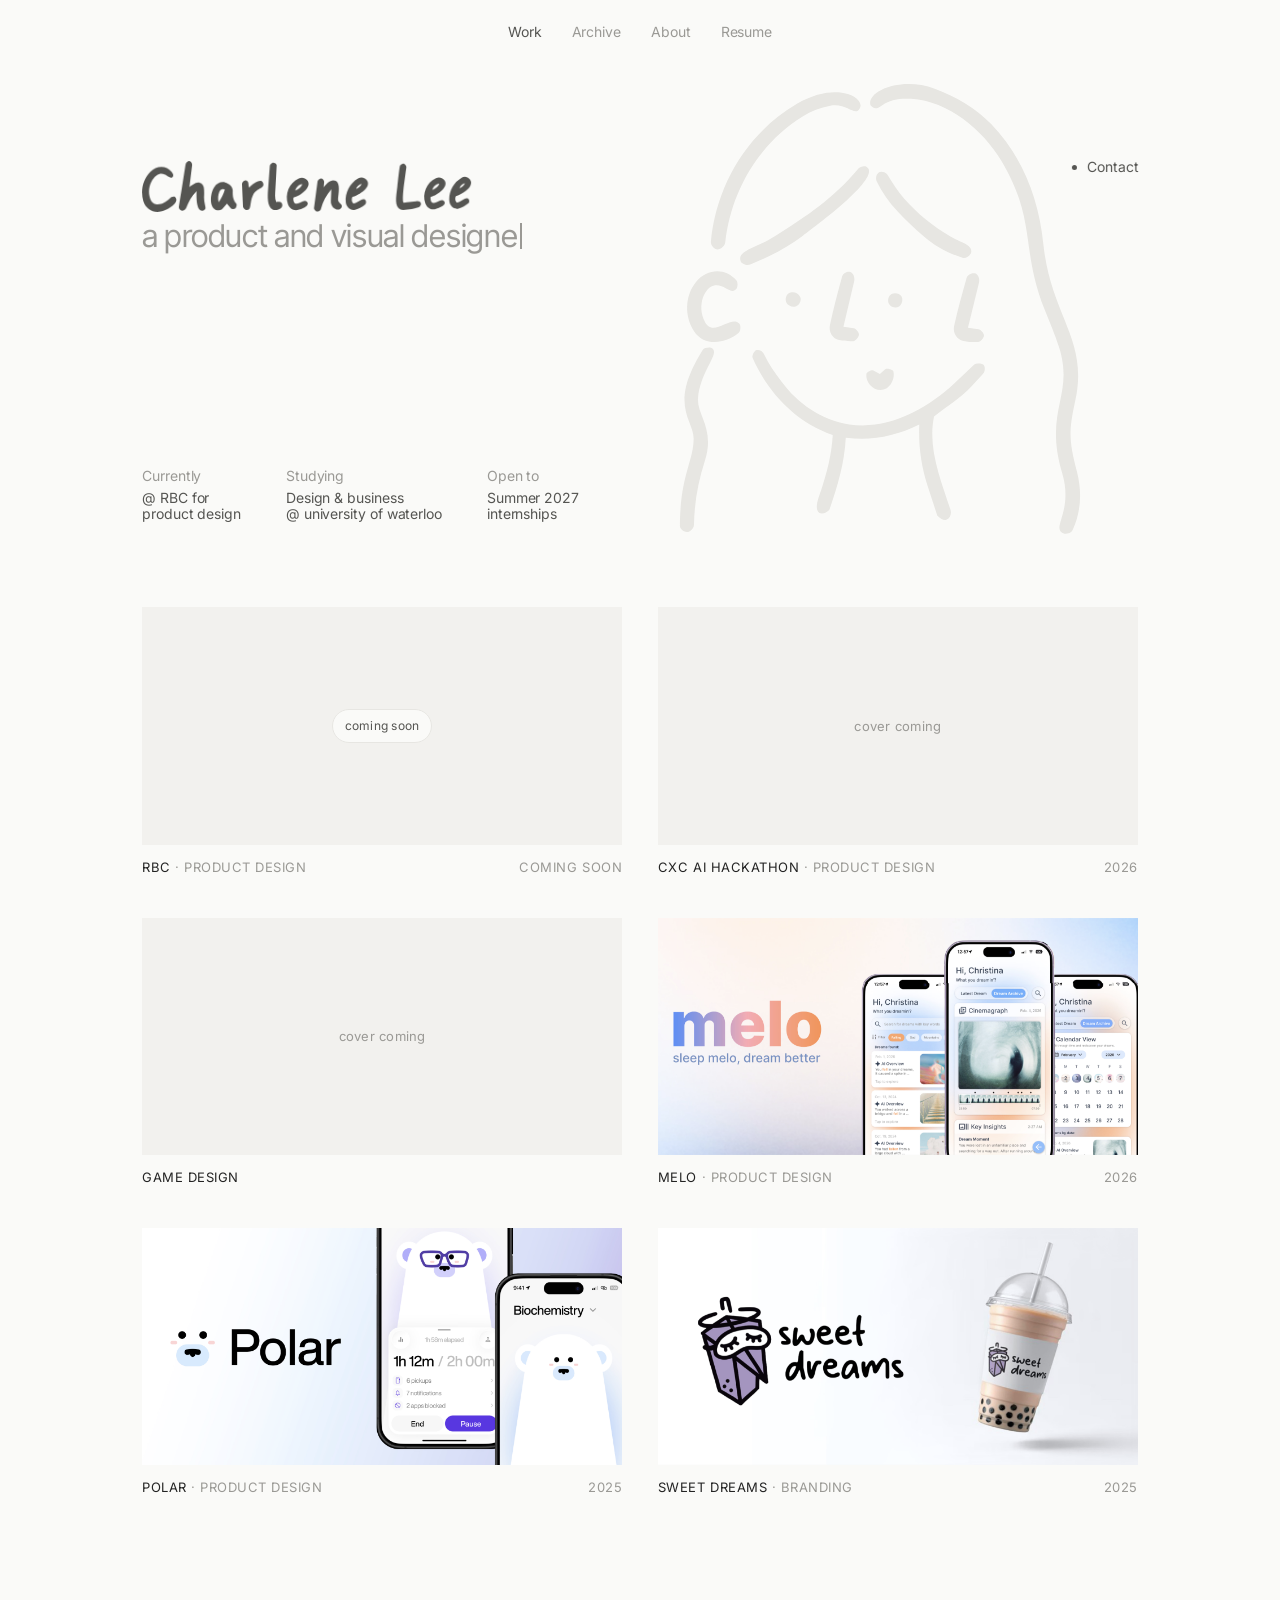
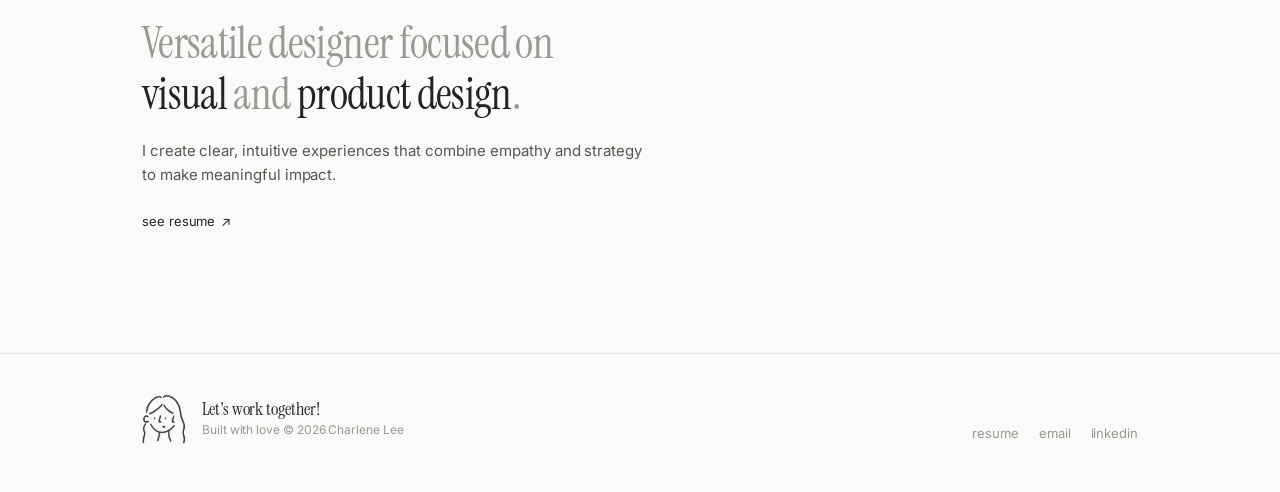
==== commit bad5b238: "Fixed top bar with landing logo + Contact, doodle draws c·l·l on hover - New Figma header: Work / Ar" ====
--- a/index.html
+++ b/index.html
@@ -42,23 +42,59 @@
           </g>
         </svg>
       </a>
-      <nav class="nav" aria-label="Main" data-nav-bar>
-        <a href="index.html#works" data-nav="works">Works</a>
+      <nav class="nav" aria-label="Main">
+        <a href="index.html#works" data-nav="works">Work</a>
         <a href="archive.html" data-nav="archive">Archive</a>
-        <a href="about.html" data-nav="about">About Me</a>
+        <a href="about.html" data-nav="about">About</a>
         <!-- TODO: drop your resume PDF at assets/resume.pdf -->
         <a href="assets/resume.pdf" target="_blank" rel="noopener">Resume</a>
       </nav>
+      <!-- On the home page this starts in the hero as "• Contact" and slides up into the bar. -->
+      <a class="contact" href="#contact" data-contact><span class="contact-dot" aria-hidden="true"></span>Contact</a>
     </div>
   </header>
 
   <main class="page">
     <section class="hero wrap">
-      <img class="hero-doodle" src="assets/img/doodle.svg" alt="" aria-hidden="true">
+      <!-- The doodle (Figma 29:722). Hover it and the c · l · l on her face draws itself out
+           (Figma 43:1623): each dark letter is revealed by a "pen" stroke in a mask. -->
+      <div class="doodle" data-doodle aria-hidden="true">
+        <svg viewBox="0 0 544 620">
+          <defs>
+          <mask id="pen-c" maskUnits="userSpaceOnUse" x="0" y="0" width="544" height="620"><path class="pen" style="--d:0.0s;--t:0.45s" d="M76 271C63 256 33 255 21 285C12 313 24 344 50 346C62 346 72 339 79 331" pathLength="1"/></mask>
+          <mask id="pen-d1" maskUnits="userSpaceOnUse" x="0" y="0" width="544" height="620"><path class="pen" style="--d:0.38s;--t:0.18s" d="M149 293a4 4 0 1 0 8 0a4 4 0 1 0-8 0" pathLength="1"/></mask>
+          <mask id="pen-l1" maskUnits="userSpaceOnUse" x="0" y="0" width="544" height="620"><path class="pen" style="--d:0.52s;--t:0.42s" d="M231 260L213 337L241 341" pathLength="1"/></mask>
+          <mask id="pen-d2" maskUnits="userSpaceOnUse" x="0" y="0" width="544" height="620"><path class="pen" style="--d:0.9s;--t:0.18s" d="M288 294a4 4 0 1 0 8 0a4 4 0 1 0-8 0" pathLength="1"/></mask>
+          <mask id="pen-l2" maskUnits="userSpaceOnUse" x="0" y="0" width="544" height="620"><path class="pen" style="--d:1.04s;--t:0.42s" d="M401 262L383 338L411 342" pathLength="1"/></mask>
+          </defs>
+          <g class="doodle-base">
+          <path d="M521.932 611.373C503.485 604.273 535.476 582.137 519.728 528.964C494.261 443.026 536.781 424.374 515.408 357.762C509.754 340.15 502.84 324.016 495.881 306.77C462.825 224.888 485.502 185.227 436.788 104.106C411.936 62.7185 365.097 23.0582 314.449 20.1156C281.048 18.1684 275.679 30.715 267.55 32.9404C264.55 33.7602 259.121 30.1734 258.716 27.4942C255.836 8.7548 301.955 -10.2481 346.44 6.38309C376.076 17.4657 401.903 32.2083 423.53 54.8274C466.05 99.3042 487.842 156.474 494.066 216.821C504.34 316.564 555.993 346.445 537.545 430.904C528.217 473.639 529.132 484.853 539.96 527.778C546.799 554.892 545.614 581.083 533.856 606.85C532.101 610.685 525.187 612.632 521.947 611.388L521.932 611.373Z"/>
+          <path d="M367.696 578.306C369.71 584.256 367.696 590.948 362.07 592.714C358.533 593.827 353.654 590.889 349.834 586.794L336.464 545.798C327.988 518.645 324.138 491.285 325.436 463.167C292.981 479.133 259.809 485.958 225.443 481.061C223.667 516.122 214.102 547.103 203.194 578.93C200.12 582.031 195.957 584.538 192.615 584.182C179.841 582.802 189.347 559.923 191.555 553.409C199.911 528.794 206.074 504.564 207.746 477.352C158.025 460.244 119.944 420.361 98.7993 372.703C97.3519 369.439 101.247 362.539 104.186 361.887C108.141 361.011 112.393 363.415 114.303 367.421C120.795 380.997 128.718 391.933 137.716 404.203C159.935 434.472 192.286 457.232 230.233 462.96C282.908 470.913 336.747 441.698 373.276 407.037L399.883 381.784C402.195 379.588 409.88 379.647 412.477 381.65C415.342 383.861 415.163 390.924 412.208 394.143L396.6 411.221C381.857 427.35 363.07 438.611 345.506 452.188C336.717 493.851 353.803 537.281 367.651 578.306H367.696Z"/>
+          <path d="M166.74 44.1859C106.723 81.3242 69.2389 146.149 61.5391 215.722C61.0168 220.47 54.6152 225.53 50.9891 225.203C46.5125 224.818 41.4987 219.461 42.006 214.209C49.4223 137.084 91.7712 66.2196 159.1 26.9002C212.76 -4.43661 251.781 18.4873 244.767 32.5533C237.993 46.1296 228.129 25.2236 204.314 29.5858C191.093 32.0043 178.319 37.0194 166.725 44.1859H166.74Z"/>
+          <path d="M18.9891 599.26C18.8857 604.636 13.493 608.987 9.62207 609.309C6.10572 609.602 -0.12915 605.691 -0.12915 601.252C0.0333699 533.045 18.5607 513.005 18.5459 482.022C18.5311 456.078 -16.4698 437.21 31.0452 361.4C32.7886 358.617 39.7179 357.533 42.4068 358.822C56.2211 365.458 28.6074 387.461 24.5592 426.589C22.1657 449.618 47.9177 468.34 33.941 512.038C24.8103 540.56 19.6244 568.277 18.9891 599.26Z"/>
+          <path d="M95.4123 245.531C90.5477 247.519 83.6089 244.166 82.4749 240.961C77.267 226.302 102.799 223.794 129.479 206.716C173.47 178.569 208.014 156.165 242.365 115.154C244.678 112.394 250.348 111.073 252.975 112.364C278.357 124.932 179.036 197.368 167.68 206.048C145.774 222.785 121.959 234.685 95.4123 245.531Z"/>
+          <path d="M367.248 207.206C381.215 215.841 398.599 218.423 395.928 229.67C395.182 232.815 388.766 237.682 385.184 236.554C364.562 230.085 346.387 220.292 330.555 206.301C305.754 184.371 282.058 162.752 267.613 132.617C265.524 128.255 266.822 122.676 270.657 120.095C273.552 118.136 279.924 119.798 282.162 123.448C289.31 135.051 295.831 145.571 304.65 155.645C322.825 176.418 343.776 192.68 367.263 207.206H367.248Z"/>
+          <path d="M34.1665 323.911C45.4404 344.803 69.7017 313.724 80.6149 325.723C82.9899 328.327 82.7794 336.078 79.4725 338.803C62.2309 352.979 33.6554 357.867 19.3301 336.473C5.71122 316.146 6.47784 288.052 21.7352 269.368C36.5265 251.248 61.5094 249.497 76.8719 267.343C78.7058 269.475 78.6908 276.038 77.0373 278.246C69.7769 287.991 61.81 272.246 47.8755 273.708C33.941 275.17 21.8554 301.101 34.1815 323.926L34.1665 323.911Z"/>
+          <path d="M235.606 349.839C228.518 350.061 222.728 349.631 216.311 348.31C207.627 346.515 201.941 337.093 203.851 328.146C208.716 305.445 214.312 284.39 220.445 261.882C221.698 257.297 228.07 254.389 231.502 255.576C236.143 257.178 238.053 263.514 236.904 268.306L222.265 330.09L236.396 332.212C239.172 332.627 243.246 337.761 243.44 340.506C243.664 343.636 238.993 349.735 235.591 349.839H235.606Z"/>
+          <path d="M405.379 350.94C398.062 351.161 392.14 350.719 385.528 349.411C376.6 347.646 370.755 338.278 372.718 329.425C377.72 306.925 383.472 286.058 389.778 263.749C391.066 259.205 397.617 256.323 401.145 257.499C405.916 259.087 407.88 265.367 406.699 270.117L391.634 331.352L405.886 333.411C409.199 333.896 413.249 338.94 413.433 341.675C413.648 344.778 408.831 350.822 405.364 350.925L405.379 350.94Z"/>
+          <path d="M277.879 415.302C265.031 419.664 251.825 406.429 253.497 394.247C253.855 391.591 260.868 388.298 263.047 389.529L271.806 394.425L279.536 387.749C281.476 386.072 289.399 388.223 290.175 390.686C292.712 398.728 287.489 412.052 277.894 415.302H277.879Z"/>
+          <path d="M150.564 283.515C155.727 282.343 161.293 284.865 163.502 289.628C165.501 293.96 162.771 300.207 158.025 302.284C153.28 304.362 146.789 301.557 144.969 297.952C142.312 292.714 144.148 284.969 150.579 283.515H150.564Z"/>
+          <path d="M287.698 285.726C292.19 283.204 298.755 284.761 301.113 288.738C303.471 292.714 302.501 299.332 297.92 302.626C294.13 305.356 287.564 304.08 284.49 299.658C281.879 295.89 282.848 288.456 287.698 285.726Z"/>
+          </g>
+          <g class="doodle-ink">
+          <path mask="url(#pen-c)" d="M34.1665 323.911C45.4404 344.803 69.7017 313.724 80.6149 325.723C82.9899 328.327 82.7794 336.078 79.4725 338.803C62.2309 352.979 33.6554 357.867 19.3301 336.473C5.71122 316.146 6.47784 288.052 21.7352 269.368C36.5265 251.248 61.5094 249.497 76.8719 267.343C78.7058 269.475 78.6908 276.038 77.0373 278.246C69.7769 287.991 61.81 272.246 47.8755 273.708C33.941 275.17 21.8554 301.101 34.1815 323.926L34.1665 323.911Z"/>
+          <path mask="url(#pen-d1)" d="M150.564 283.515C155.727 282.343 161.293 284.865 163.502 289.628C165.501 293.96 162.771 300.207 158.025 302.284C153.28 304.362 146.789 301.557 144.969 297.952C142.312 292.714 144.148 284.969 150.579 283.515H150.564Z"/>
+          <path mask="url(#pen-l1)" d="M235.606 349.839C228.518 350.061 222.728 349.631 216.311 348.31C207.627 346.515 201.941 337.093 203.851 328.146C208.716 305.445 214.312 284.39 220.445 261.882C221.698 257.297 228.07 254.389 231.502 255.576C236.143 257.178 238.053 263.514 236.904 268.306L222.265 330.09L236.396 332.212C239.172 332.627 243.246 337.761 243.44 340.506C243.664 343.636 238.993 349.735 235.591 349.839H235.606Z"/>
+          <path mask="url(#pen-d2)" d="M287.698 285.726C292.19 283.204 298.755 284.761 301.113 288.738C303.471 292.714 302.501 299.332 297.92 302.626C294.13 305.356 287.564 304.08 284.49 299.658C281.879 295.89 282.848 288.456 287.698 285.726Z"/>
+          <path mask="url(#pen-l2)" d="M405.379 350.94C398.062 351.161 392.14 350.719 385.528 349.411C376.6 347.646 370.755 338.278 372.718 329.425C377.72 306.925 383.472 286.058 389.778 263.749C391.066 259.205 397.617 256.323 401.145 257.499C405.916 259.087 407.88 265.367 406.699 270.117L391.634 331.352L405.886 333.411C409.199 333.896 413.249 338.94 413.433 341.675C413.648 344.778 408.831 350.822 405.364 350.925L405.379 350.94Z"/>
+          </g>
+        </svg>
+      </div>
 
-      <p class="hello">Hi, my name is</p>
       <!-- The visible "Charlene Lee" is the header logo, parked over this slot until you scroll. -->
       <h1 class="name-slot" data-name-slot><span class="visually-hidden">Charlene Lee</span></h1>
+      <!-- "• Contact" sits here until you scroll, then slides up into the top bar. -->
+      <div class="contact-slot" data-contact-slot aria-hidden="true"></div>
 
       <!-- Typing tagline. Edit the lines in data-phrases (separate them with | ). -->
       <p class="tagline" data-typer
@@ -67,23 +103,19 @@
         <span class="typed" aria-hidden="true">a product and visual designer</span><span class="caret" aria-hidden="true"></span>
       </p>
 
-      <div class="hero-bottom">
-        <div class="hero-meta">
-          <div>
-            <p class="k">Currently</p>
-            <p class="v">@ RBC for<br>product design</p>
-          </div>
-          <div>
-            <p class="k">Studying</p>
-            <p class="v">Design &amp; business<br>@ university of waterloo</p>
-          </div>
-          <div>
-            <p class="k">Open to</p>
-            <p class="v">Summer 2027<br>internships</p>
-          </div>
+      <div class="hero-meta">
+        <div>
+          <p class="k">Currently</p>
+          <p class="v">@ RBC for<br>product design</p>
         </div>
-        <!-- The nav bar sits here until you scroll, then docks at the top beside c·l·l. -->
-        <div class="nav-slot" data-nav-slot aria-hidden="true"></div>
+        <div>
+          <p class="k">Studying</p>
+          <p class="v">Design &amp; business<br>@ university of waterloo</p>
+        </div>
+        <div>
+          <p class="k">Open to</p>
+          <p class="v">Summer 2027<br>internships</p>
+        </div>
       </div>
     </section>
 
@@ -134,7 +166,7 @@
     </section>
   </main>
 
-  <footer class="site-footer">
+  <footer id="contact" class="site-footer">
     <div class="wrap">
       <div class="footer-hello">
         <img src="assets/img/doodle.png" alt="" width="44">
--- a/assets/css/style.css
+++ b/assets/css/style.css
@@ -29,10 +29,12 @@
 
   /* layout */
   --max: 1440px;
-  --header-h: 72px;
-  --nav-gap: 50px;       /* space between nav links in the hero (Figma) */
-  --lettering-w: 350px;  /* "Charlene Lee" width in the hero */
-  --gutter: clamp(16px, 8.3vw, 120px);
+  --header-h: 64px;
+  --hero-top: 97px;      /* bar → "Charlene Lee" */
+  --fs-nav: 0.875rem;    /* 14px nav + hero details */
+  --doodle: #e7e6e2;
+  --lettering-w: 330px;  /* "Charlene Lee" width in the hero (51px tall, as in Figma) */
+  --gutter: clamp(16px, 11.1vw, 160px);
   --sidebar: 180px;
   --radius: 4px;
 }
@@ -77,44 +79,39 @@
   padding-inline: var(--gutter);
 }
 
-/* ---------- header: morphing logo + docking nav ---------- */
+/* ---------- header: fixed bar, morphing logo, sliding Contact ---------- */
 
 .site-header {
   position: fixed;
   inset: 0 0 auto 0;
   z-index: 20;
   height: var(--header-h);
-  pointer-events: none;            /* only the logo + links take clicks */
-}
-
-/* the frosted bar fades in once the logo has docked */
-.site-header::before {
-  content: "";
-  position: absolute;
-  inset: 0;
-  background: color-mix(in srgb, var(--bg) 86%, transparent);
-  backdrop-filter: blur(12px);
-  -webkit-backdrop-filter: blur(12px);
-  box-shadow: 0 1px 0 var(--line);
-  opacity: var(--bar, 0);
-}
-
-.header-inner { position: relative; height: 100%; }
-
-/* Logo and nav are positioned by main.js. They start in the hero (over .name-slot and
-   .nav-slot), ride up with the page, and dock into the bar when they reach the top. */
+  background: var(--bg);
+}
+
+.header-inner {
+  position: relative;
+  height: 100%;
+  display: flex;
+  align-items: center;
+  justify-content: center;
+}
+
+/* Logo and Contact are positioned by main.js. On the home page they start in the hero
+   (over .name-slot and .contact-slot), scroll up like normal content, and only when
+   they get close to the bar do they ease into their spots in it. */
 .logo,
-.nav {
+.contact {
   position: fixed;
   left: 0;
   top: 0;
   transform-origin: 0 0;
   will-change: transform;
-  pointer-events: auto;
-}
-
-.logo { width: var(--lettering-w); color: var(--ink); }
-.lettering { display: block; width: 100%; height: auto; overflow: visible; fill: #000; }
+  z-index: 21;
+}
+
+.logo { width: 350px; }   /* base size; main.js scales it to fit .name-slot */
+.lettering { display: block; width: 100%; height: auto; overflow: visible; fill: var(--ink-2); }
 .lettering path { transform-box: fill-box; transform-origin: center; }
 .lettering .mark path { opacity: 0; }
 
@@ -126,42 +123,56 @@
 }
 .lettering .ltr .hit { fill: transparent; }
 .logo:not(.is-docked) .lettering .ltr:hover { transform: translateY(-10%) rotate(-6deg); }
-.logo.is-docked:hover .mark { animation: nod 0.5s ease; }
-@keyframes nod { 40% { transform: translate(0.4px, 3.6px) scale(1.89) rotate(-3deg); } }
-
-/* nav links */
+
+/* centre nav: Work / Archive / About / Resume */
 .nav {
   display: flex;
-  gap: var(--nav-gap);
-  font-size: 1rem;
-  line-height: 1.3;
+  gap: 30px;
+  font-size: var(--fs-nav);
+  line-height: 1.2;
+}
+.nav a,
+.contact {
+  color: var(--muted);
+  transition: color 0.2s;
+}
+.nav a:hover,
+.nav a[aria-current="page"] { color: var(--ink-2); }
+
+.contact {
+  display: flex;
+  align-items: center;
+  font-size: var(--fs-nav);
+  line-height: 1.2;
+  color: var(--ink-2);
   white-space: nowrap;
 }
-.nav a { position: relative; color: var(--ink); padding-block: 4px; }
-
-/* a hand-drawn squiggle (same pen as the lettering) underlines the hovered / current link */
-.nav a::after {
-  content: "";
-  position: absolute;
-  left: -3px;
-  right: -3px;
-  bottom: -3px;
-  height: 7px;
-  background: url("data:image/svg+xml,%3Csvg xmlns='http://www.w3.org/2000/svg' viewBox='0 0 60 7' preserveAspectRatio='none'%3E%3Cpath d='M1 4.5C8 1.5 12 6 19 3.5S30 1 37 4s13 .5 22-1' fill='none' stroke='%23232323' stroke-width='1.6' stroke-linecap='round'/%3E%3C/svg%3E") center / 100% 100% no-repeat;
-  clip-path: inset(0 100% 0 0);
-  transition: clip-path 0.45s cubic-bezier(.6,.1,.2,1);
-}
-.nav a:hover::after,
-.nav a[aria-current="page"]::after { clip-path: inset(0 0 0 0); }
-
-/* before JS runs (or without it): everything already docked */
-html:not(.js) .site-header::before { opacity: 1; }
-html:not(.js) .logo { left: var(--gutter); top: 22px; transform: scale(0.48); }
+.contact:hover { color: var(--ink); }
+.contact-dot {
+  width: 5px;
+  height: 5px;
+  border-radius: 50%;
+  background: currentColor;
+  margin-right: 10px;
+}
+
+/* before JS runs (or without it): everything already in the bar */
+html:not(.js) .logo { left: var(--gutter); top: 18px; transform: scale(0.535); }
 html:not(.js) .lettering .word { opacity: 0; }
 html:not(.js) .lettering .mark path { opacity: 1; }
-html:not(.js) .nav { left: auto; right: var(--gutter); top: 24px; font-size: 0.875rem; }
+html:not(.js) .contact { left: auto; right: var(--gutter); top: 24px; }
+html:not(.js) .contact-dot { display: none; }
 
 .page { padding-top: var(--header-h); }
+
+@media (max-width: 700px) {
+  /* two rows on phones: links on a slim top row, c·l·l + Contact land in the row
+     beneath it, so the name never has to pass through the links on its way up */
+  :root { --header-h: 84px; }
+  .header-inner { align-items: flex-start; padding-top: 10px; }
+  .nav { gap: 22px; }
+  .hero .contact-slot { top: 16px; }   /* phones: Contact sits above the name, not beside it */
+}
 
 /* ---------- shared bits ---------- */
 
@@ -199,41 +210,63 @@
 
 .hero {
   position: relative;
-  padding-top: clamp(16px, 2.2vw, 30px);
-}
-
-/* the big doodle: decorative, fixed in place behind the hero */
-.hero-doodle {
+  padding-top: var(--hero-top);
+}
+
+/* the big doodle sits behind the hero; hover it to draw out c · l · l */
+.doodle {
   position: absolute;
   z-index: 0;
-  top: clamp(-50px, -3vw, -10px);
-  right: calc(var(--gutter) + 3%);
-  width: clamp(220px, 30vw, 430px);
-  height: auto;
-  pointer-events: none;
-  user-select: none;
-}
-
-.hero > *:not(.hero-doodle) { position: relative; z-index: 1; }
-
-.hello { font-size: var(--fs-base); color: var(--ink); }
+  top: 20px;
+  right: calc(var(--gutter) + 4.5%);
+  width: clamp(220px, 31.25vw, 450px);
+}
+.doodle svg { display: block; width: 100%; height: auto; overflow: visible; }
+.doodle-base { fill: var(--doodle); }
+.doodle-ink { fill: var(--ink-2); }
+
+.doodle .pen {
+  fill: none;
+  stroke: #fff;
+  stroke-width: 30;
+  stroke-linecap: round;
+  stroke-linejoin: round;
+  stroke-dasharray: 1;
+  stroke-dashoffset: 1;
+  transition: stroke-dashoffset 0.3s ease-in;           /* un-draw: quick, all at once */
+}
+.doodle:hover .pen,
+.doodle.is-drawn .pen {
+  stroke-dashoffset: 0;
+  transition: stroke-dashoffset var(--t) cubic-bezier(.45,.05,.4,1) var(--d);  /* draw: one after another */
+}
+
+.hero > *:not(.doodle) { position: relative; z-index: 1; }
 
 /* reserves the space the "Charlene Lee" logo occupies before you scroll */
 .name-slot {
   width: min(var(--lettering-w), 100%);
   aspect-ratio: 350 / 54;
-  margin-top: clamp(28px, 3vw, 40px);
+  pointer-events: none;
+}
+
+.contact-slot {
+  position: absolute !important;
+  right: var(--gutter);
+  top: calc(var(--hero-top) - 2px);
+  pointer-events: none;
 }
 
 .tagline {
   font-family: var(--font-grotesk);
   font-weight: 400;
-  font-size: clamp(1.5rem, 2.9vw, 2.1875rem);  /* 35px in Figma */
+  font-size: clamp(1.5rem, 2.45vw, 2.1875rem);  /* 35px in Figma */
   line-height: 1.3;
   letter-spacing: -0.01em;
   color: var(--muted);
-  margin-top: 6px;
+  margin-top: 4px;
   min-height: 1.3em;
+  pointer-events: none;
 }
 
 .caret {
@@ -248,27 +281,17 @@
 .tagline.is-typing .caret { animation: none; }
 @keyframes blink { 50% { opacity: 0; } }
 
-.hero-bottom {
-  display: flex;
-  justify-content: space-between;
-  align-items: flex-end;
-  gap: 32px;
-  flex-wrap: wrap;
-  margin-top: clamp(80px, 15vw, 230px);
-}
-
 .hero-meta {
   display: flex;
   flex-wrap: wrap;
-  gap: 16px clamp(32px, 4.2vw, 60px);
-  font-size: var(--fs-base);
-  line-height: 1.3;
-}
-.hero-meta .k { color: var(--muted); margin-bottom: 6px; }
-.hero-meta .v { color: var(--ink); }
-
-/* empty box the nav sits over until it docks; main.js sizes it to the nav */
-.nav-slot { height: 29px; }
+  gap: 16px clamp(32px, 3.5vw, 50px);
+  margin-top: clamp(80px, 16.5vw, 238px);
+  font-size: var(--fs-nav);
+  line-height: 1.2;
+  pointer-events: none;
+}
+.hero-meta .k { color: var(--muted); margin-bottom: 5px; }
+.hero-meta .v { color: var(--ink-2); }
 
 /* ---------- home: works grid ---------- */
 
@@ -337,8 +360,8 @@
 
 @media (max-width: 700px) {
   .work-grid { grid-template-columns: 1fr; }
-  .hero-doodle { opacity: 0.55; top: 24px; width: 58vw; }
-  :root { --nav-gap: 22px; }
+  .doodle { top: 8px; width: 52vw; opacity: 0.9; }
+  :root { --hero-top: 64px; }
 }
 
 /* ---------- home: statement ---------- */
@@ -566,7 +589,7 @@
 
 @media (prefers-reduced-motion: reduce) {
   html { scroll-behavior: auto; }
-  .nav a::after { transition: none; }
+  .doodle .pen { transition: none !important; }
   .lettering .ltr { transition: none; }
   .reveal { opacity: 1; transform: none; transition: none; }
   .caret { animation: none; }
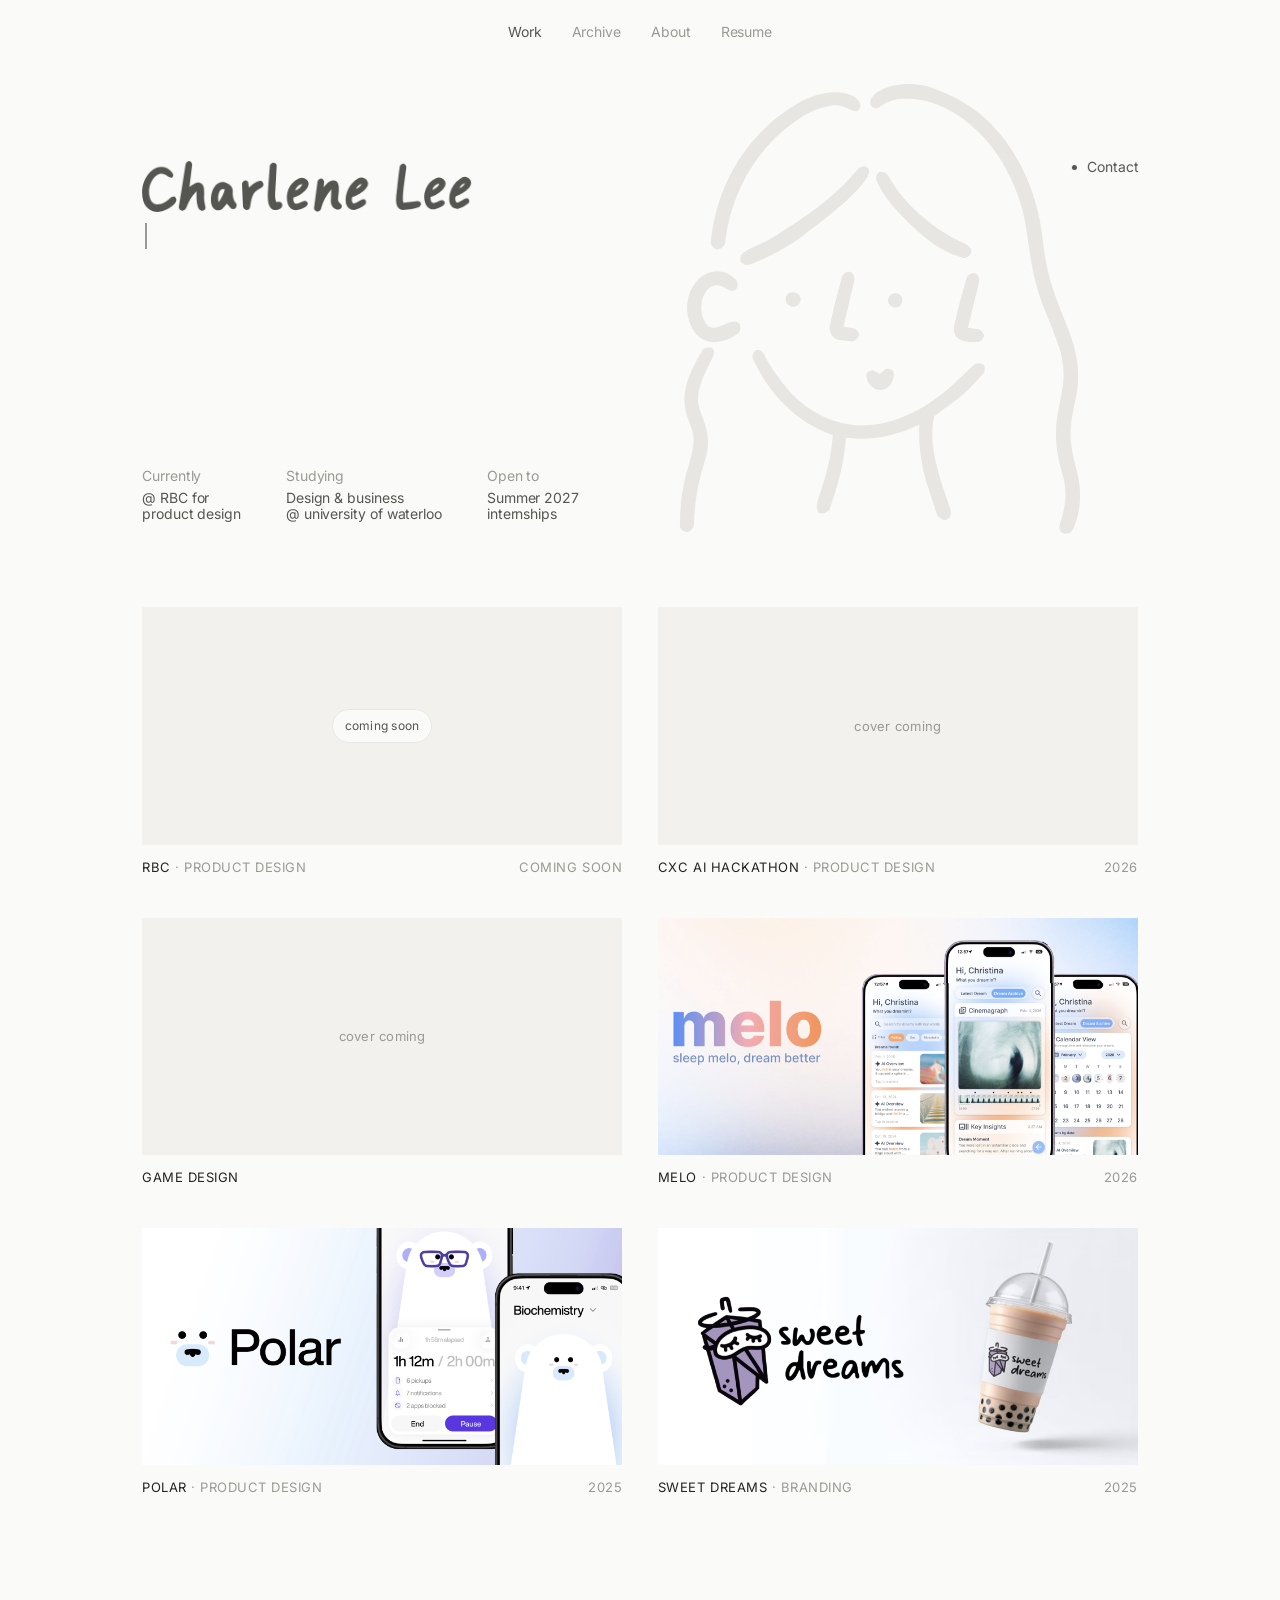
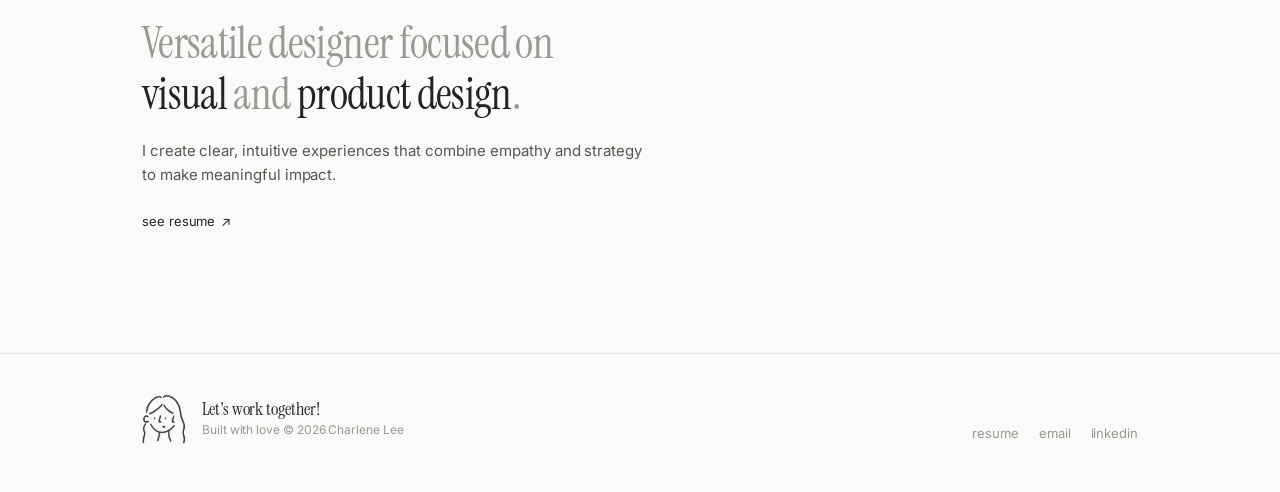
==== commit 91f9ae2f: "Doodle hover: trace c·l·l along its strokes, clean reset, outline hover area - Each letter draws in " ====
--- a/index.html
+++ b/index.html
@@ -61,12 +61,14 @@
       <div class="doodle" data-doodle aria-hidden="true">
         <svg viewBox="0 0 544 620">
           <defs>
-          <mask id="pen-c" maskUnits="userSpaceOnUse" x="0" y="0" width="544" height="620"><path class="pen" style="--d:0.0s;--t:0.45s" d="M76 271C63 256 33 255 21 285C12 313 24 344 50 346C62 346 72 339 79 331" pathLength="1"/></mask>
-          <mask id="pen-d1" maskUnits="userSpaceOnUse" x="0" y="0" width="544" height="620"><path class="pen" style="--d:0.38s;--t:0.18s" d="M149 293a4 4 0 1 0 8 0a4 4 0 1 0-8 0" pathLength="1"/></mask>
-          <mask id="pen-l1" maskUnits="userSpaceOnUse" x="0" y="0" width="544" height="620"><path class="pen" style="--d:0.52s;--t:0.42s" d="M231 260L213 337L241 341" pathLength="1"/></mask>
-          <mask id="pen-d2" maskUnits="userSpaceOnUse" x="0" y="0" width="544" height="620"><path class="pen" style="--d:0.9s;--t:0.18s" d="M288 294a4 4 0 1 0 8 0a4 4 0 1 0-8 0" pathLength="1"/></mask>
-          <mask id="pen-l2" maskUnits="userSpaceOnUse" x="0" y="0" width="544" height="620"><path class="pen" style="--d:1.04s;--t:0.42s" d="M401 262L383 338L411 342" pathLength="1"/></mask>
+          <mask id="pen-c" maskUnits="userSpaceOnUse" x="0" y="0" width="544" height="620"><path class="pen" style="--d:0.0s;--t:0.5s" d="M86 262L76 271C63 256 33 255 21 285C12 313 24 344 50 346C64 346 76 338 90 322" pathLength="1"/></mask>
+          <mask id="pen-d1" maskUnits="userSpaceOnUse" x="0" y="0" width="544" height="620"><path class="pen" style="--d:0.42s;--t:0.22s;stroke-width:11.5" d="M159.7 292.9a5.5 5.5 0 1 0-11 0a5.5 5.5 0 1 0 11 0" pathLength="1"/></mask>
+          <mask id="pen-l1" maskUnits="userSpaceOnUse" x="0" y="0" width="544" height="620"><path class="pen" style="--d:0.58s;--t:0.45s" d="M235 244L231 260L213 337L254 343" pathLength="1"/></mask>
+          <mask id="pen-d2" maskUnits="userSpaceOnUse" x="0" y="0" width="544" height="620"><path class="pen" style="--d:0.98s;--t:0.22s;stroke-width:11.5" d="M298.2 294.3a5.5 5.5 0 1 0-11 0a5.5 5.5 0 1 0 11 0" pathLength="1"/></mask>
+          <mask id="pen-l2" maskUnits="userSpaceOnUse" x="0" y="0" width="544" height="620"><path class="pen" style="--d:1.14s;--t:0.45s" d="M405 246L401 262L383 338L424 344" pathLength="1"/></mask>
           </defs>
+          <!-- hover area: the doodle's outline, so the empty corners of its box don't trigger the drawing -->
+          <path class="doodle-hit" d="M-16 437 -4 252 44 107 81 69 302 -10 346 6 376 17 402 32 424 55 466 99 488 156 556 346 547 555 546 581 534 607 532 611 525 613 6 610 -0 606Z"/>
           <g class="doodle-base">
           <path d="M521.932 611.373C503.485 604.273 535.476 582.137 519.728 528.964C494.261 443.026 536.781 424.374 515.408 357.762C509.754 340.15 502.84 324.016 495.881 306.77C462.825 224.888 485.502 185.227 436.788 104.106C411.936 62.7185 365.097 23.0582 314.449 20.1156C281.048 18.1684 275.679 30.715 267.55 32.9404C264.55 33.7602 259.121 30.1734 258.716 27.4942C255.836 8.7548 301.955 -10.2481 346.44 6.38309C376.076 17.4657 401.903 32.2083 423.53 54.8274C466.05 99.3042 487.842 156.474 494.066 216.821C504.34 316.564 555.993 346.445 537.545 430.904C528.217 473.639 529.132 484.853 539.96 527.778C546.799 554.892 545.614 581.083 533.856 606.85C532.101 610.685 525.187 612.632 521.947 611.388L521.932 611.373Z"/>
           <path d="M367.696 578.306C369.71 584.256 367.696 590.948 362.07 592.714C358.533 593.827 353.654 590.889 349.834 586.794L336.464 545.798C327.988 518.645 324.138 491.285 325.436 463.167C292.981 479.133 259.809 485.958 225.443 481.061C223.667 516.122 214.102 547.103 203.194 578.93C200.12 582.031 195.957 584.538 192.615 584.182C179.841 582.802 189.347 559.923 191.555 553.409C199.911 528.794 206.074 504.564 207.746 477.352C158.025 460.244 119.944 420.361 98.7993 372.703C97.3519 369.439 101.247 362.539 104.186 361.887C108.141 361.011 112.393 363.415 114.303 367.421C120.795 380.997 128.718 391.933 137.716 404.203C159.935 434.472 192.286 457.232 230.233 462.96C282.908 470.913 336.747 441.698 373.276 407.037L399.883 381.784C402.195 379.588 409.88 379.647 412.477 381.65C415.342 383.861 415.163 390.924 412.208 394.143L396.6 411.221C381.857 427.35 363.07 438.611 345.506 452.188C336.717 493.851 353.803 537.281 367.651 578.306H367.696Z"/>
--- a/assets/css/style.css
+++ b/assets/css/style.css
@@ -222,23 +222,36 @@
   width: clamp(220px, 31.25vw, 450px);
 }
 .doodle svg { display: block; width: 100%; height: auto; overflow: visible; }
-.doodle-base { fill: var(--doodle); }
-.doodle-ink { fill: var(--ink-2); }
-
+.doodle { pointer-events: none; }                  /* only the outline-shaped area below reacts */
+.doodle-hit { fill: transparent; pointer-events: all; cursor: default; }
+.doodle-base { fill: var(--doodle); pointer-events: none; }
+
+/* dark c · l · l: hidden until hover, and fully gone again afterwards */
+.doodle-ink {
+  fill: var(--ink-2);
+  pointer-events: none;
+  opacity: 0;
+  transition: opacity 0.25s ease;
+}
+.doodle:hover .doodle-ink,
+.doodle.is-drawn .doodle-ink { opacity: 1; transition: none; }
+
+/* each "pen" is a thick stroke in a mask that reveals one dark letter as it's drawn.
+   Flat (butt) ends that start just outside the letter, so nothing shows before or after. */
 .doodle .pen {
   fill: none;
   stroke: #fff;
-  stroke-width: 30;
-  stroke-linecap: round;
+  stroke-width: 34;
+  stroke-linecap: butt;
   stroke-linejoin: round;
-  stroke-dasharray: 1;
+  stroke-dasharray: 1 2;
   stroke-dashoffset: 1;
-  transition: stroke-dashoffset 0.3s ease-in;           /* un-draw: quick, all at once */
+  transition: stroke-dashoffset 0s linear 0.25s;      /* reset once the fade-out has finished */
 }
 .doodle:hover .pen,
 .doodle.is-drawn .pen {
   stroke-dashoffset: 0;
-  transition: stroke-dashoffset var(--t) cubic-bezier(.45,.05,.4,1) var(--d);  /* draw: one after another */
+  transition: stroke-dashoffset var(--t) cubic-bezier(.45,.05,.4,1) var(--d);  /* left to right, one after another */
 }
 
 .hero > *:not(.doodle) { position: relative; z-index: 1; }
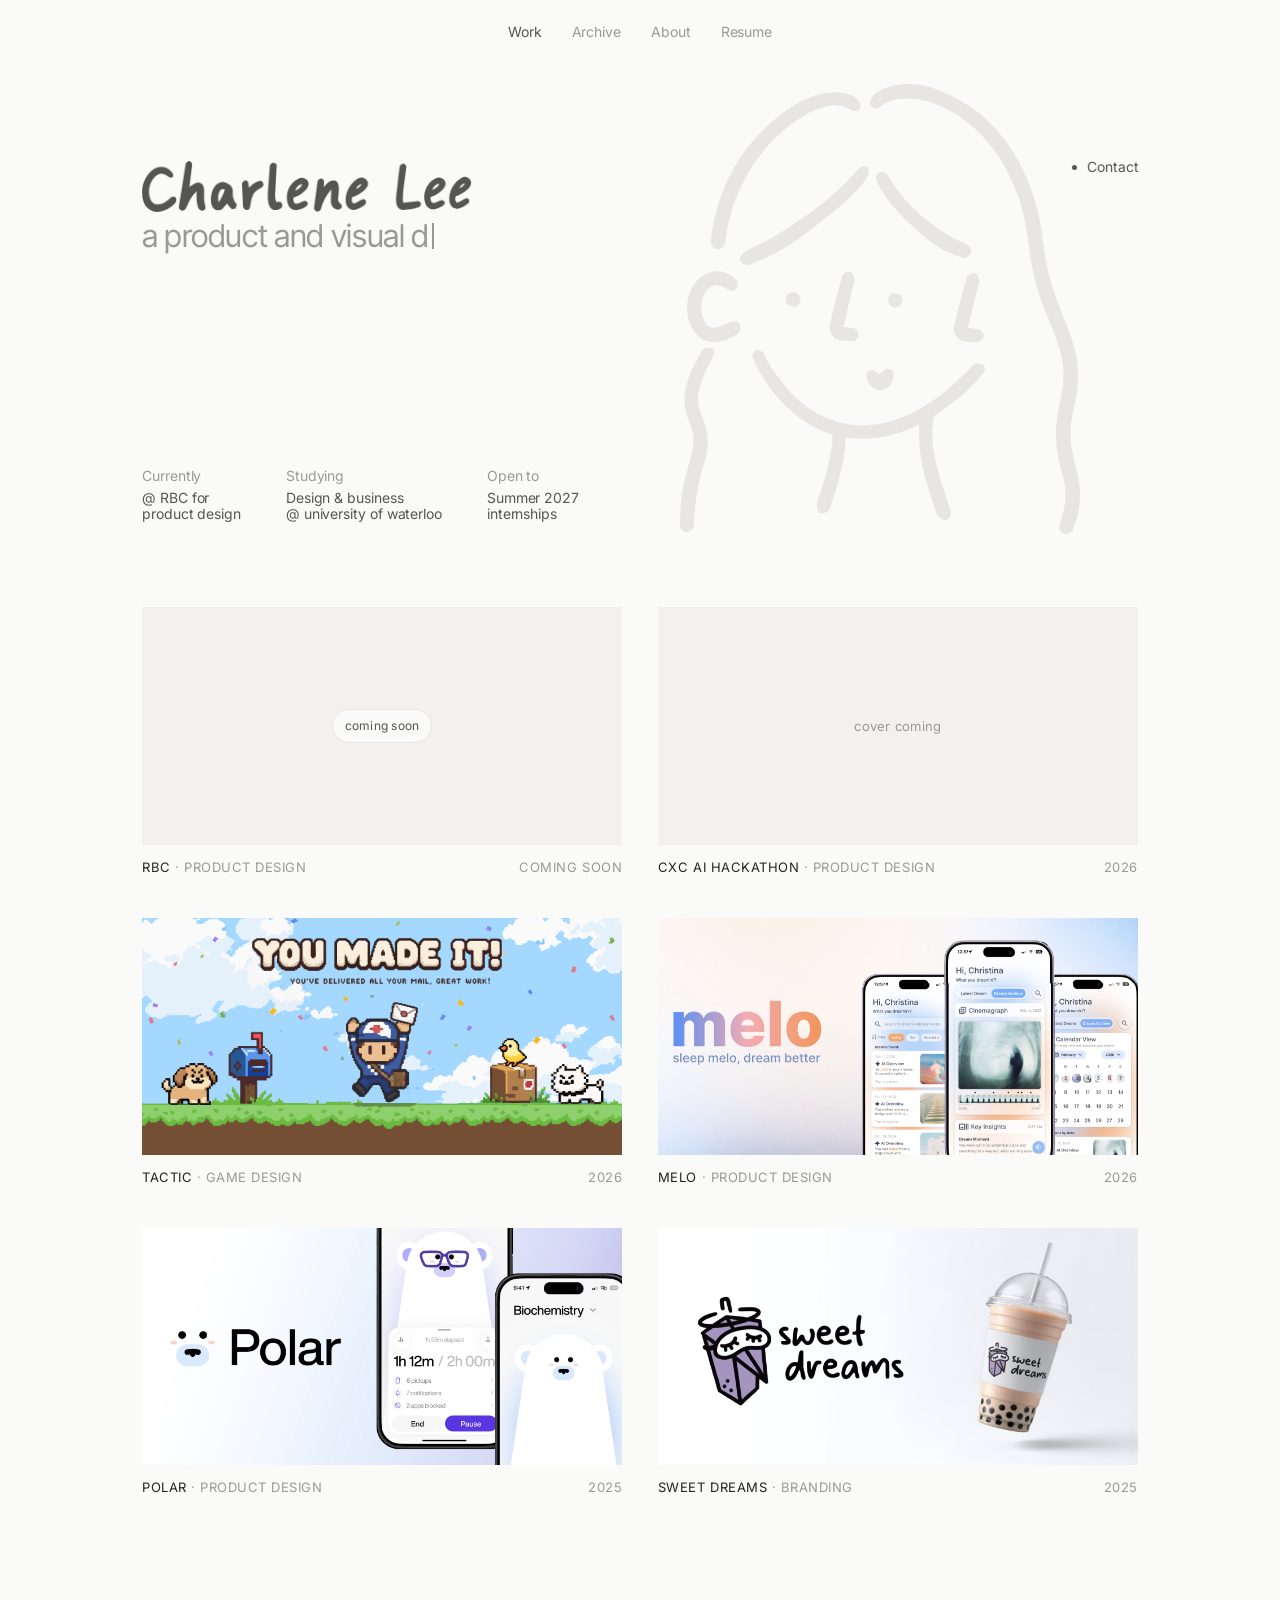
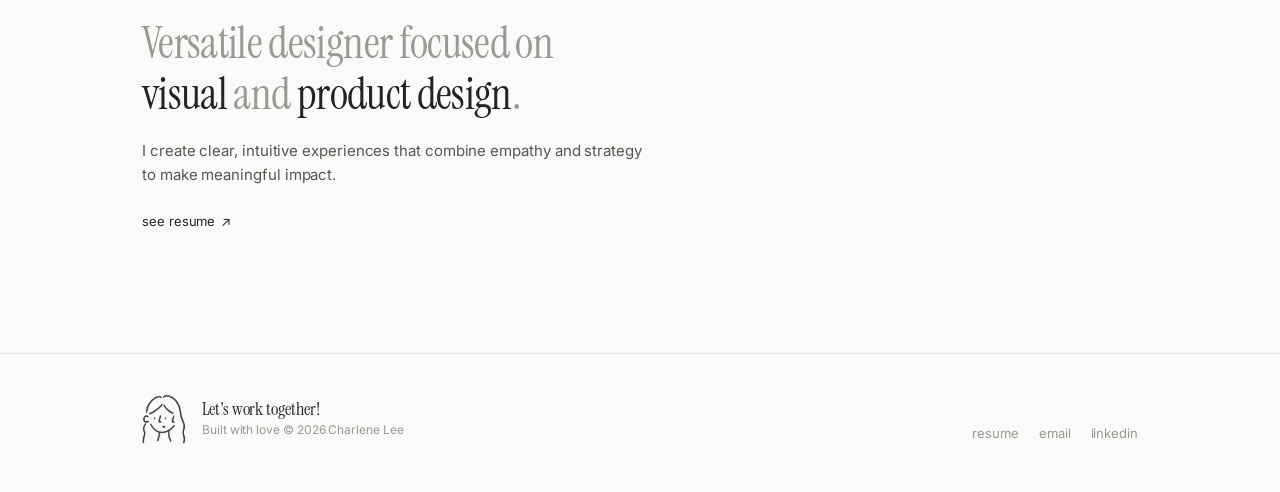
==== commit 310b2df2: "Add TACTIC case study and link it from the Game Design card - New tactic.html using the Archive page" ====
--- a/index.html
+++ b/index.html
@@ -137,10 +137,10 @@
           <div class="caption"><p><span class="name">CxC AI Hackathon</span> · Product Design</p><p class="tag">2026</p></div>
         </a>
 
-        <!-- 3. Game design. TODO: add assets/img/game-design.png, a one-liner, the year, and the link -->
-        <a class="work-card reveal" href="#">
-          <div class="thumb is-empty">cover coming</div>
-          <div class="caption"><p><span class="name">Game Design</span></p><p class="tag"></p></div>
+        <!-- 3. Game design: TACTIC case study -->
+        <a class="work-card reveal" href="tactic.html">
+          <div class="thumb"><img src="assets/img/tactic/tactic-hero.png" alt="TACTIC, a pixel-art rage-platformer: a mail carrier celebrates delivering all the mail." loading="lazy"></div>
+          <div class="caption"><p><span class="name">TACTIC</span> · Game Design</p><p class="tag">2026</p></div>
         </a>
 
         <a class="work-card reveal" href="#">
--- a/assets/css/style.css
+++ b/assets/css/style.css
@@ -595,6 +595,120 @@
 }
 .film-strip img { aspect-ratio: 3 / 4; object-fit: cover; scroll-snap-align: start; border-radius: var(--radius); }
 
+
+/* ---------- case study pages (e.g. tactic.html) ---------- */
+
+.case-hero { margin-bottom: clamp(64px, 9vw, 110px); }
+.case-hero h1 {
+  font-family: var(--font-serif);
+  font-weight: 400;
+  font-size: var(--fs-display);
+  line-height: 1;
+  letter-spacing: -0.02em;
+  color: var(--ink);
+}
+.case-sub {
+  font-family: var(--font-grotesk);
+  font-size: clamp(1.25rem, 2.2vw, 1.75rem);
+  color: var(--muted);
+  margin-top: 10px;
+}
+.case-lede { max-width: 60ch; margin-top: 24px; font-size: 1.0625rem; color: var(--ink-2); }
+.case-cover { margin-top: 40px; }
+.case-cover img { width: 100%; image-rendering: pixelated; }
+
+.case .project h2 { margin-bottom: 4px; }
+
+.prose { max-width: 66ch; margin-top: 24px; }
+.prose > * + * { margin-top: 14px; }
+.prose h3 {
+  margin-top: 40px;
+  font-size: var(--fs-base);
+  font-weight: 500;
+  color: var(--ink);
+}
+.prose h4 { margin-top: 28px; font-size: var(--fs-sm); font-weight: 500; color: var(--ink); text-transform: uppercase; letter-spacing: 0.04em; }
+.prose strong { font-weight: 500; color: var(--ink); }
+
+.hmw {
+  font-family: var(--font-serif);
+  font-size: clamp(1.4rem, 2.4vw, 1.9rem);
+  line-height: 1.25;
+  color: var(--ink);
+  padding: 8px 0 8px 20px;
+  border-left: 2px solid var(--ink);
+  margin-block: 28px !important;
+}
+
+.bullets { list-style: none; padding: 0; }
+.bullets li { position: relative; padding-left: 18px; }
+.bullets li + li { margin-top: 8px; }
+.bullets li::before { content: ""; position: absolute; left: 2px; top: 0.7em; width: 5px; height: 5px; border-radius: 50%; background: var(--muted); }
+
+.principles { counter-reset: p; list-style: none; padding: 0; }
+.principles li { counter-increment: p; position: relative; padding-left: 34px; }
+.principles li + li { margin-top: 12px; }
+.principles li::before { content: counter(p, decimal-leading-zero); position: absolute; left: 0; top: 0.1em; font-size: var(--fs-xs); color: var(--muted); font-variant-numeric: tabular-nums; }
+
+.callout { background: var(--surface); padding: 18px 20px; border-radius: var(--radius); }
+
+/* overview + playtest facts */
+.facts {
+  display: grid;
+  grid-template-columns: repeat(auto-fill, minmax(220px, 1fr));
+  gap: 0 32px;
+  margin-top: 24px;
+  border-top: 1px solid var(--line);
+}
+.facts > div { padding-block: 14px; border-bottom: 1px solid var(--line); font-size: var(--fs-sm); }
+.facts dt { color: var(--muted); font-size: var(--fs-xs); margin-bottom: 4px; }
+.facts dd { color: var(--ink); }
+
+/* tables */
+.cs-table { width: 100%; border-collapse: collapse; margin-top: 20px; font-size: var(--fs-sm); }
+.cs-table th { text-align: left; font-weight: 400; font-size: var(--fs-xs); color: var(--muted); padding: 10px 16px 10px 0; border-bottom: 1px solid var(--ink); }
+.cs-table td { vertical-align: top; padding: 14px 16px 14px 0; border-bottom: 1px solid var(--line); color: var(--ink-2); }
+.cs-table td:first-child { color: var(--ink); }
+.cs-table.stages td:first-child { width: 3.5em; font-variant-numeric: tabular-nums; color: var(--muted); }
+@media (max-width: 700px) {
+  .cs-table, .cs-table tbody, .cs-table tr, .cs-table td { display: block; width: 100% !important; }
+  .cs-table thead { display: none; }
+  .cs-table tr { padding-block: 12px; border-bottom: 1px solid var(--line); }
+  .cs-table td { border: 0; padding: 2px 0; }
+}
+
+/* wide level maps: scroll sideways on small screens rather than shrinking to a sliver */
+.map img { width: 100%; min-width: 900px; image-rendering: auto; }
+.map img + img { margin-top: 8px; }
+.map { overflow-x: auto; }
+
+.controls kbd {
+  display: inline-block;
+  min-width: 1.6em;
+  padding: 1px 6px;
+  margin-inline: 1px;
+  border: 1px solid var(--line);
+  border-bottom-width: 2px;
+  border-radius: 4px;
+  font: inherit;
+  font-size: var(--fs-xs);
+  text-align: center;
+  color: var(--ink);
+  background: var(--bg);
+}
+
+.case-cta { margin-top: 24px; }
+.case-next { margin-top: clamp(80px, 10vw, 120px); padding-top: 24px; border-top: 1px solid var(--line); }
+
+/* placeholders still to fill in: highlighted so they're easy to spot */
+.todo {
+  background: #fdf0c9;
+  color: #8a6a12;
+  border-radius: 3px;
+  padding: 0 4px;
+  font-size: 0.95em;
+}
+
 /* ---------- motion ---------- */
 
 .reveal { opacity: 0; transform: translateY(12px); transition: opacity 0.7s ease, transform 0.7s ease; }
@@ -648,3 +762,6 @@
   clip: rect(0 0 0 0);
   white-space: nowrap;
 }
+
+/* pages with the left index (Archive, case studies): room below the fixed bar */
+.with-sidebar.page { padding-top: calc(var(--header-h) + 48px); }
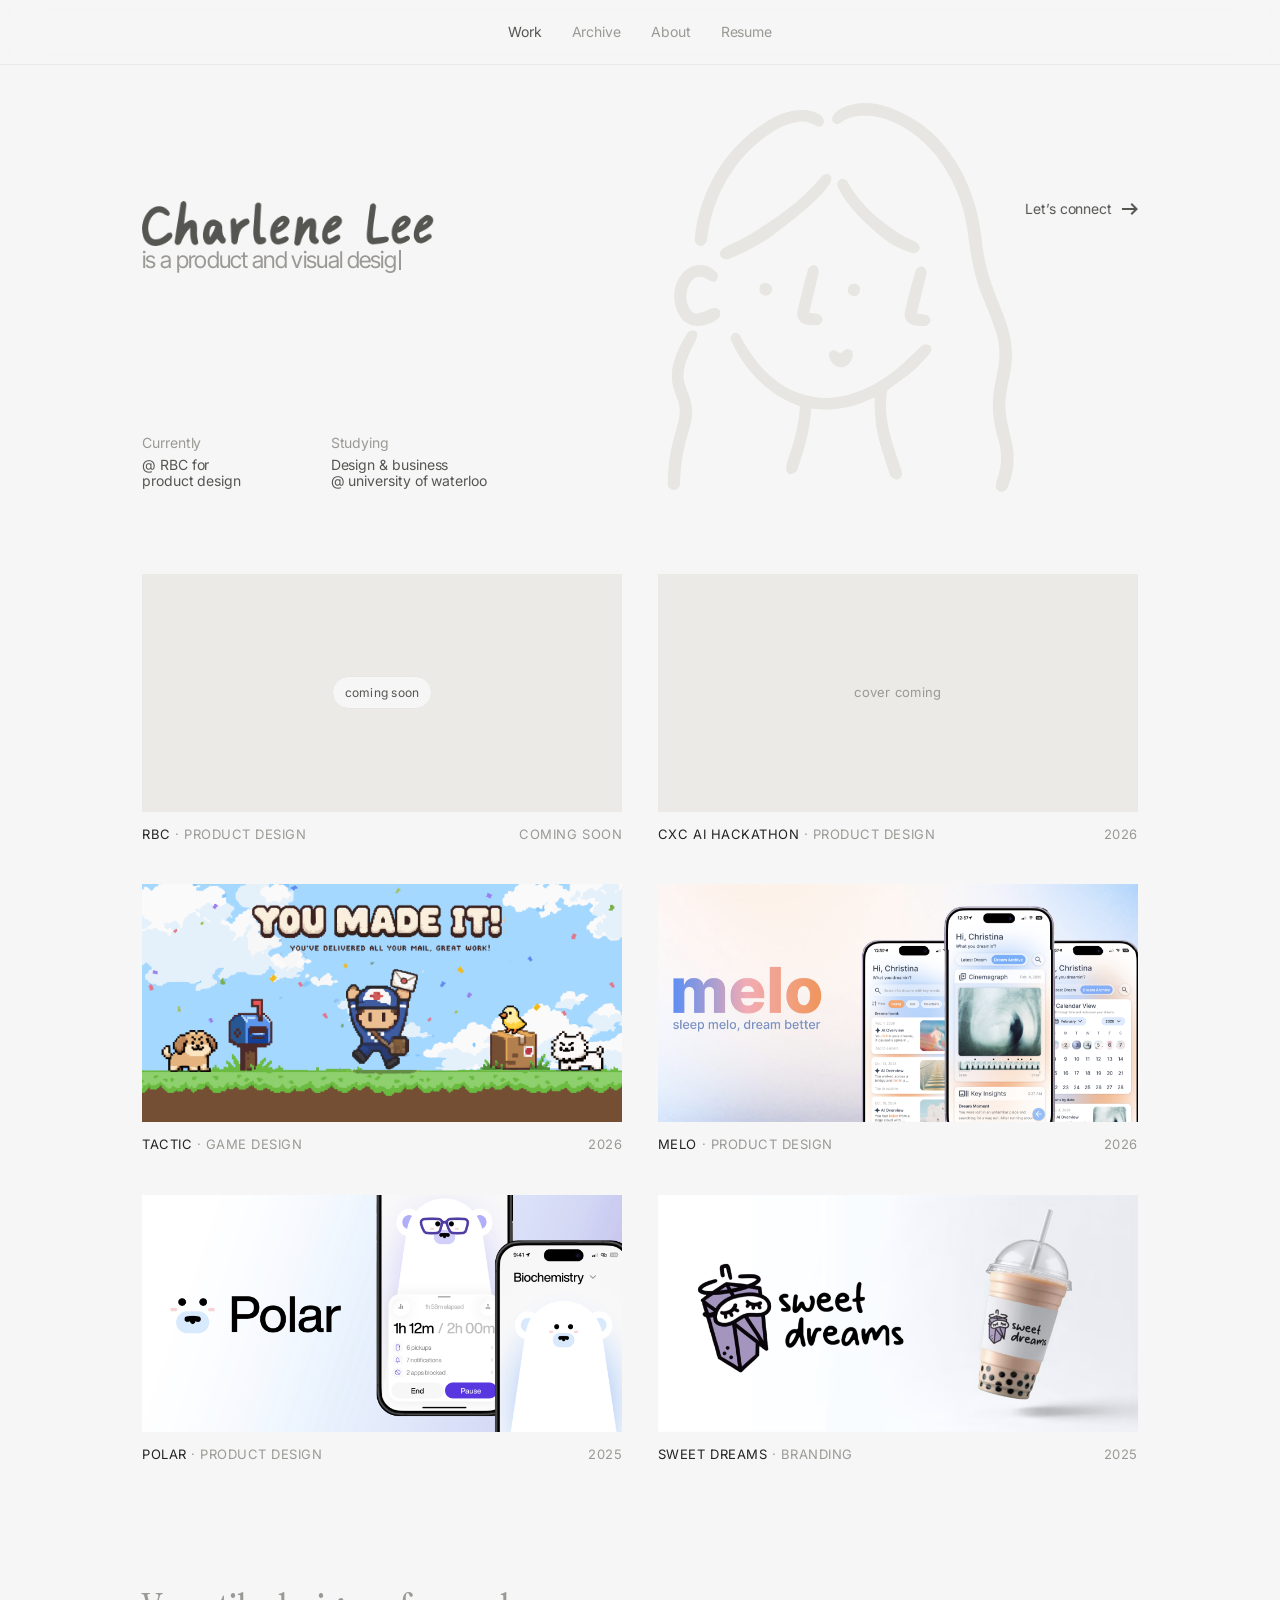
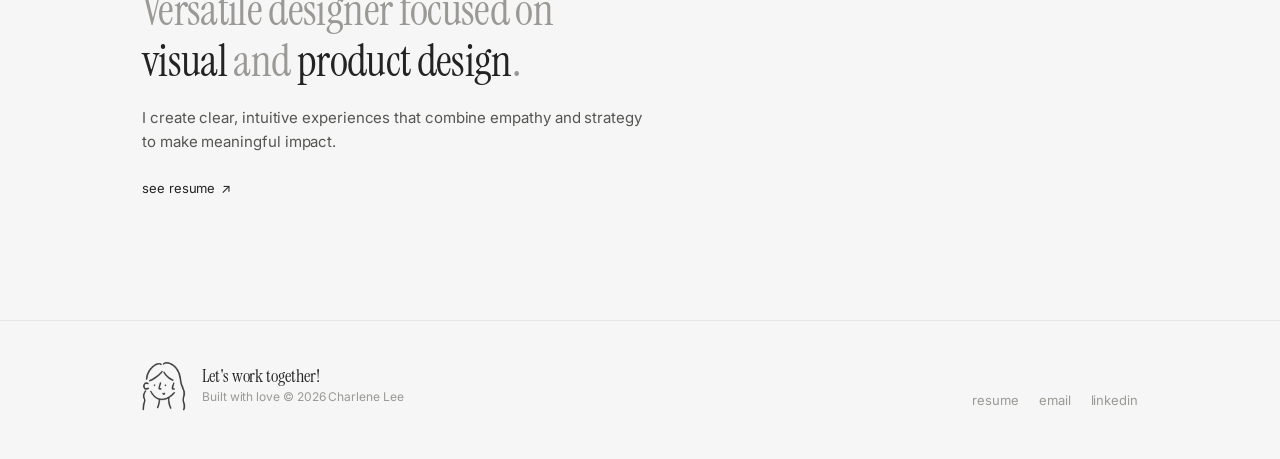
==== commit c4163add: "Frosted glass top bar, 'Let's connect' arrow tilt, hero per updated Figma - Top bar: translucent tin" ====
--- a/index.html
+++ b/index.html
@@ -50,7 +50,11 @@
         <a href="assets/resume.pdf" target="_blank" rel="noopener">Resume</a>
       </nav>
       <!-- On the home page this starts in the hero as "• Contact" and slides up into the bar. -->
-      <a class="contact" href="#contact" data-contact><span class="contact-dot" aria-hidden="true"></span>Contact</a>
+      <a class="contact" href="#contact" data-contact aria-label="Contact">
+        <!-- In the hero this reads "Let's connect →"; as it lands in the bar it crossfades to "Contact". -->
+        <span class="c-long" aria-hidden="true">Let’s connect<svg class="c-arrow" viewBox="0 0 16 12" width="16" height="12"><path d="M10 12L8.6 10.55L12.15 7H0V5H12.15L8.6 1.45L10 0L16 6L10 12Z"/></svg></span>
+        <span class="c-short" aria-hidden="true">Contact</span>
+      </a>
     </div>
   </header>
 
@@ -95,14 +99,14 @@
 
       <!-- The visible "Charlene Lee" is the header logo, parked over this slot until you scroll. -->
       <h1 class="name-slot" data-name-slot><span class="visually-hidden">Charlene Lee</span></h1>
-      <!-- "• Contact" sits here until you scroll, then slides up into the top bar. -->
+      <!-- "Let's connect →" sits here until you scroll, then slides up into the top bar as "Contact". -->
       <div class="contact-slot" data-contact-slot aria-hidden="true"></div>
 
       <!-- Typing tagline. Edit the lines in data-phrases (separate them with | ). -->
       <p class="tagline" data-typer
          data-phrases="a product and visual designer|a sun &amp; rain lover|a visual learner|a hands-on creator|a nature lover|a multidisciplinary designer">
-        <span class="visually-hidden">a product and visual designer</span>
-        <span class="typed" aria-hidden="true">a product and visual designer</span><span class="caret" aria-hidden="true"></span>
+        <span class="visually-hidden">is a product and visual designer</span>
+        <span aria-hidden="true">is </span><span class="typed" aria-hidden="true">a product and visual designer</span><span class="caret" aria-hidden="true"></span>
       </p>
 
       <div class="hero-meta">
@@ -113,10 +117,6 @@
         <div>
           <p class="k">Studying</p>
           <p class="v">Design &amp; business<br>@ university of waterloo</p>
-        </div>
-        <div>
-          <p class="k">Open to</p>
-          <p class="v">Summer 2027<br>internships</p>
         </div>
       </div>
     </section>
--- a/assets/css/style.css
+++ b/assets/css/style.css
@@ -5,8 +5,8 @@
 
 :root {
   /* colour */
-  --bg: #fafaf8;
-  --surface: #f2f1ee;
+  --bg: #f6f6f6;
+  --surface: #ebeae6;
   --ink: #232323;          /* headings, primary text */
   --ink-2: #555552;        /* body text */
   --muted: #9a9995;        /* captions, labels, meta */
@@ -30,10 +30,10 @@
   /* layout */
   --max: 1440px;
   --header-h: 64px;
-  --hero-top: 97px;      /* bar → "Charlene Lee" */
+  --hero-top: 137px;     /* bar → "Charlene Lee" (y = 201 in Figma) */
   --fs-nav: 0.875rem;    /* 14px nav + hero details */
   --doodle: #e7e6e2;
-  --lettering-w: 330px;  /* "Charlene Lee" width in the hero (51px tall, as in Figma) */
+  --lettering-w: 292px;  /* "Charlene Lee" width in the hero (45px tall, as in Figma) */
   --gutter: clamp(16px, 11.1vw, 160px);
   --sidebar: 180px;
   --radius: 4px;
@@ -86,7 +86,21 @@
   inset: 0 0 auto 0;
   z-index: 20;
   height: var(--header-h);
-  background: var(--bg);
+}
+
+/* frosted glass: a see-through tint + blur of whatever scrolls underneath.
+   (On a pseudo-element so the blur doesn't change how the logo/Contact are positioned.) */
+.site-header::before {
+  content: "";
+  position: absolute;
+  inset: 0;
+  background: rgba(246, 246, 246, 0.62);
+  -webkit-backdrop-filter: blur(18px) saturate(1.6);
+  backdrop-filter: blur(18px) saturate(1.6);
+  box-shadow: 0 1px 0 rgba(35, 35, 35, 0.06);
+}
+@supports not ((backdrop-filter: blur(1px)) or (-webkit-backdrop-filter: blur(1px))) {
+  .site-header::before { background: rgba(246, 246, 246, 0.94); }
 }
 
 .header-inner {
@@ -140,28 +154,33 @@
 .nav a[aria-current="page"] { color: var(--ink-2); }
 
 .contact {
-  display: flex;
+  display: grid;                 /* both labels share one cell, right-aligned */
+  justify-items: end;
   align-items: center;
   font-size: var(--fs-nav);
   line-height: 1.2;
+  letter-spacing: -0.005em;
   color: var(--ink-2);
   white-space: nowrap;
 }
+.contact > span { grid-area: 1 / 1; }
 .contact:hover { color: var(--ink); }
-.contact-dot {
-  width: 5px;
-  height: 5px;
-  border-radius: 50%;
-  background: currentColor;
-  margin-right: 10px;
-}
+.c-long { display: inline-flex; align-items: center; gap: 10px; }
+.c-short { opacity: 0; }
+.c-arrow {
+  fill: currentColor;
+  transition: transform 0.3s cubic-bezier(.3,1.4,.5,1);
+}
+.contact:hover .c-arrow,
+.contact:focus-visible .c-arrow { transform: rotate(-45deg); }   /* → tilts up to ↗ */
 
 /* before JS runs (or without it): everything already in the bar */
 html:not(.js) .logo { left: var(--gutter); top: 18px; transform: scale(0.535); }
 html:not(.js) .lettering .word { opacity: 0; }
 html:not(.js) .lettering .mark path { opacity: 1; }
 html:not(.js) .contact { left: auto; right: var(--gutter); top: 24px; }
-html:not(.js) .contact-dot { display: none; }
+html:not(.js) .c-long { opacity: 0; }
+html:not(.js) .c-short { opacity: 1; }
 
 .page { padding-top: var(--header-h); }
 
@@ -217,9 +236,9 @@
 .doodle {
   position: absolute;
   z-index: 0;
-  top: 20px;
-  right: calc(var(--gutter) + 4.5%);
-  width: clamp(220px, 31.25vw, 450px);
+  top: 39px;
+  right: calc(var(--gutter) + 9.7vw);
+  width: clamp(200px, 27vw, 389px);
 }
 .doodle svg { display: block; width: 100%; height: auto; overflow: visible; }
 .doodle { pointer-events: none; }                  /* only the outline-shaped area below reacts */
@@ -266,18 +285,18 @@
 .contact-slot {
   position: absolute !important;
   right: var(--gutter);
-  top: calc(var(--hero-top) - 2px);
+  top: var(--hero-top);
   pointer-events: none;
 }
 
 .tagline {
   font-family: var(--font-grotesk);
   font-weight: 400;
-  font-size: clamp(1.5rem, 2.45vw, 2.1875rem);  /* 35px in Figma */
+  font-size: clamp(1.25rem, 1.8vw, 1.625rem);  /* 26px in Figma */
   line-height: 1.3;
-  letter-spacing: -0.01em;
+  letter-spacing: -0.03em;   /* Figma: -0.05em in Alte Haas; a touch looser so the fallback font isn't cramped */
   color: var(--muted);
-  margin-top: 4px;
+  margin-top: 0;
   min-height: 1.3em;
   pointer-events: none;
 }
@@ -297,8 +316,8 @@
 .hero-meta {
   display: flex;
   flex-wrap: wrap;
-  gap: 16px clamp(32px, 3.5vw, 50px);
-  margin-top: clamp(80px, 16.5vw, 238px);
+  gap: 16px clamp(40px, 7vw, 100px);
+  margin-top: clamp(80px, 12.4vw, 178px);
   font-size: var(--fs-nav);
   line-height: 1.2;
   pointer-events: none;
